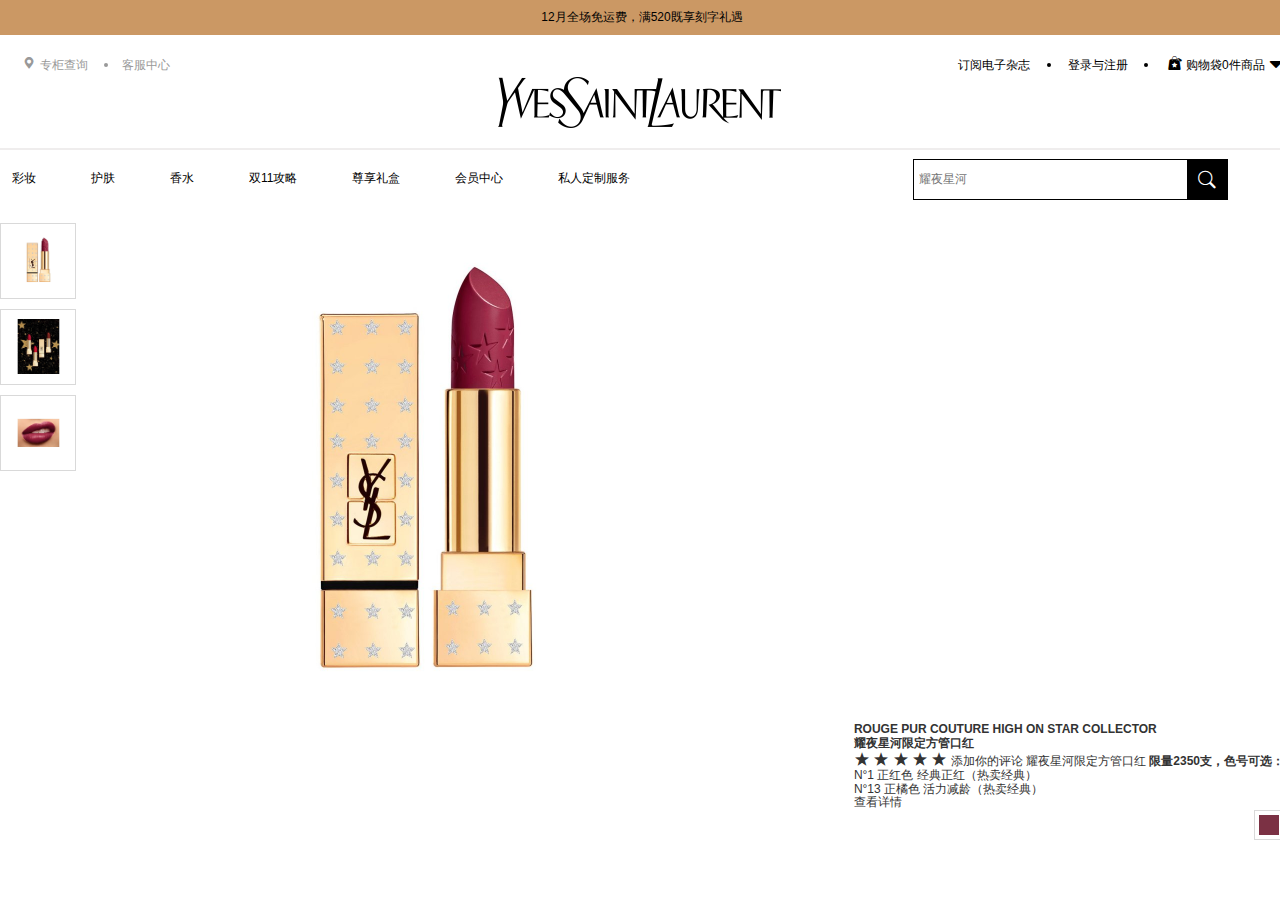
==== cosmetics.html @ 4bd0aef2 "提交" ====
<!DOCTYPE html>
<html lang="en">

<head>
    <meta charset="UTF-8">
    <meta name="viewport" content="width=device-width, initial-scale=1.0">
    <meta http-equiv="X-UA-Compatible" content="ie=edge">
    <title>Document</title>
    <link rel="stylesheet" href="./lib/reset/reset.css">
    <link rel="stylesheet" href="./css/common.css">
    <link rel="stylesheet" href="./css/cosmetics.css">
</head>

<body>
    <!-- 顶部 -->
    <div class="top">
        <div class="container">
            <a href="">12月全场免运费，满520既享刻字礼遇</a>
        </div>
    </div>
    <!-- 顶部导航 -->
    <div class="topnav">
        <div class="container">
            <div class="topnav-left">
                <a href=""><i class="iconfont">&#xe734;</i> 专柜查询</a>
                <a href="" class="dian">客服中心</a>
            </div>
            <img src="./img/logo@2x.png" alt="">
            <div class="topnav-right">
                <a href="">订阅电子杂志</a>
                <a href="" class="dian">登录与注册</a>
                <a href=""><i class="iconfont">&#xe719;</i> 购物袋0件商品 <i class="iconfont">&#xe642;</i></a>
            </div>
            <hr>
        </div>
    </div>
    <!-- 搜索框 -->
    <div class="searchnav">
        <div class="container clearfix">
            <div class="searchnav-tab">
                <a href="" class="cai"><span>彩妆</span>
                </a>
                <div class="mylips">
                    <div class="mylips-text clearfix">
                        <dl>
                            <dt>唇部</dt>
                            <dd>唇膏</dd>
                            <dd>唇釉</dd>
                            <dd>唇油</dd>
                            <dd>唇颊霜</dd>
                        </dl>
                        <dl>
                            <dt>面部</dt>
                            <dd>明彩笔</dd>
                            <dd>妆前隔离</dd>
                            <dd>粉底</dd>
                            <dd>粉饼</dd>
                            <dd>蜜粉</dd>
                            <dd>腮红</dd>
                        </dl>
                        <dl>
                            <dt>眼部</dt>
                            <dd>睫毛膏</dd>
                            <dd>眼线</dd>
                            <dd>眉笔</dd>
                            <dd>眼影</dd>
                        </dl>
                        <dl>
                            <dt>甲油</dt>
                        </dl>
                        <dl>
                            <dt>套装及工具</dt>
                        </dl>
                    </div>
                    <div class="mylips-show">
                        <div class="mylips-show-one">
                            <strong class="new-product">新品</strong>
                            <img src="./img/口红.jpg" alt="">
                            <h4>圣罗兰细管纯口红</h4>
                            <p>不羁16色 顷刻颠倒</p>
                            <a href="">了解详情</a>
                        </div>
                        <div class="mylips-show-two">
                            <strong class="new-product">新品</strong>
                            <img src="./img/气垫展示.jpg" alt="">
                            <h4>圣罗兰[银气垫]</h4>
                            <p>高度遮瑕 整日持妆</p>
                            <a href="">了解详情</a>
                        </div>
                    </div>
                </div>
                <a href="">护肤</a>
                <a href="">香水</a>
                <a href="">双11攻略</a>
                <a href="">尊享礼盒</a>
                <a href="">会员中心</a>
                <a href="">私人定制服务</a>
            </div>
            <div class="searchnav-search">
                <input type="text" placeholder="耀夜星河">
                <div class="searchnav-search-reading">
                    <i class="iconfont">&#xe6dd;</i>
                </div>
            </div>
        </div>
    </div>
    <!-- 商品 -->
    <div class="shop">
        <div class="container">
            <div class="shop-left">
                <div class="shop-left-small">
                    <a href=""><img src="./img/方管口红.jpg" alt=""></a>
                    <a href=""><img src="./img/方管口红星空缩小版.jpg" alt=""></a>
                    <a href=""><img src="./img/嘴缩小版.jpg" alt=""></a>
                </div>

                <img src="./img/方管口红.jpg" alt="">
            </div>
            <div class="shop-right">
                <div class="shop-right-title">
                    <h4>ROUGE PUR COUTURE HIGH ON STAR COLLECTOR</h4>
                    <h2>耀夜星河限定方管口红</h2>
                    <i class="iconfont">&#xe66f;</i>
                    <i class="iconfont">&#xe66f;</i>
                    <i class="iconfont">&#xe66f;</i>
                    <i class="iconfont">&#xe66f;</i>
                    <i class="iconfont">&#xe66f;</i>
                    <a href="">添加你的评论</a>
                    <span>耀夜星河限定方管口红</span>
                    <strong>限量2350支，色号可选：</strong>
                    <p>N°1 正红色 经典正红（热卖经典）</p>
                    <p>N°13 正橘色 活力减龄（热卖经典）</p>
                    <a>查看详情</a>
                </div>
                <!-- 色号 -->
                <div class="shop-right-color">
                    <div class="color-one">
                        <span></span>
                    </div>
                </div>
            </div>
        </div>
    </div>
</body>

</html>
---- css/common.css ----
/* 版心 */
.container{
    position: relative;
    width: 1284px;
    margin: 0 auto;
}
/* 清除浮动 */
.clearfix:before,
.clearfix:after{
    content: "";
    display: table;
}
.clearfix:after{
    clear: both;
}
.container{
    *zoom: 1;
}
/* 导航共同样式 */
/* 顶部 */
.top{
  height: 35px;
  background-color: #cb9864;
}
.top a{
  display: block;
  font-size: 12px;
  color: #000000;
  line-height: 35px;
  text-align: center;
}
/* 顶部导航 */
.topnav{
  height: 118px;
}
.topnav hr{
  width: 1340px;
  border: 1px solid #efeded;
  margin-top: 20px;
}
.topnav-left{
  float: left;
  margin-left: 21px;
  margin-top: 19px;
}
.topnav-left a{
  color: #999999;
}
.topnav-left .dian{
  position: relative;
  margin-left: 30px;
}
.topnav-left .dian:after{
  content: "";
  position: absolute;
  top: 5px;
  left: -18px;
  width: 4px;
  height: 4px;
  background-color: #999999;
  border-radius: 50%;
}
.topnav img{
  width: 283px;
  margin-top: 42px;
  margin-left: 328px;
  margin-right: 145px;
}
.topnav-right{
  float: right;
  margin-top: 19px;
}
.topnav-right a{
  color: #000000;
}
.topnav-right .dian{
  position: relative;
  margin: 0px 35px;
}
.topnav-right .dian:after{
  content: "";
  position: absolute;
  top: 5px;
  left: -21px;
  width: 4px;
  height: 4px;
  background-color: #000000;
  border-radius: 50%;
}
.topnav-right .dian:before{
  content: "";
  position: absolute;
  top: 5px;
  right: -20px;
  width: 4px;
  height: 4px;
  background-color: #000000;
  border-radius: 50%;
}
/* 搜索导航 */
.searchnav{
  position: relative;
  height: 50px;
}
.searchnav-tab{
  float: left;
  text-align: center;
  margin-right: 283px;
}
.searchnav-tab a{
  float: left;
  color: #000000;
  margin-right: 55px;
  line-height: 50px;
  text-align: center;
}
.searchnav a:first-child{
  /* position: relative; */
  margin-left: 12px;
}
.searchnav a:last-child{
  margin-right: 0px;
}
.searchnav-search{
  float: left;
  width: 313px;
  height: 39px;
  border: 1px solid #000000;
  text-align: center;
  margin-top: 6px;
}
.searchnav-search input{
  float: left;
  width: 263px;
  height: 37px;
  padding: 0px 5px;
  border: none;
  color: #000000;
}
.searchnav-search .searchnav-search-reading{
  float: right;
  width: 40px;
  height: 40px;
  background-color: #000000;
}
.searchnav-search i{
  font-size: 20px;
  color: #ffffff;
  line-height: 40px;
}
/* 鼠标移入效果 */
.searchnav .mylips{
  display:none;
  position: absolute;
  bottom: -509px;
  left: -310px;
  width: 1920px;
  height: 507px;
  background-color: #ffffff;
  border-top: 1px solid #000000;
  z-index: 2;
  transition: all 1s;
}
.cai:hover~.mylips{
  display: block;
}
.mylips:hover{
  display: block;
}
.cai:hover{
  color: #d9b58f;
}
.mylips-text{
  height: 243px;
  padding: 42px 0px;
}
.mylips-text dl:first-child{
  margin-left: 332px;
}
.mylips-text dl{
  float: left;
  text-align: left;
  margin-right: 210px;
}
.mylips-text dl dt{
  font-weight: bold;
  color: #000000;
  margin-bottom: 10px;
}
.mylips-text dl dd{
  line-height: 22px;
  color: #000000;
}
.mylips-show{
  height: 180px;
  padding: 30px 0px;
  background-color: #f2f2f2;
  box-sizing: border-box;
}
.mylips-show-one{
  position: relative;
  float: left;
  width: 335px;
  margin-left: 332px;
  margin-right: 295px;
}
.mylips-show-one img,
.mylips-show-two img{
  float: left;
  margin-right: 20px;
}
.mylips-show-one h4,
.mylips-show-two h4{
  float: left;
  margin-top: 27px;
  margin-bottom: 10px;
}
.mylips-show-one p,
.mylips-show-two p{
  float: left;
  margin-bottom: 30px;
}
.mylips-show-one a,
.mylips-show-two a{
  float: left;
  line-height: 12px;
  text-decoration: underline;
}
.mylips-show-two{
  position: relative;
  float: left;
  width: 335px;
}
.new-product{
  position: absolute;
  top: 0;
  left: 0;
  width: 54px;
  height: 29px;
  background-color: #000000;
  color: #ffffff;
  font-size: 12px;
  line-height: 29px;
  text-align: center;
}
/* 底部样式 */
/* 承诺 */
.promise{
  height: 191px;
  background-color: #000000;
  text-align: center;
  overflow: hidden;
}
.promise-one{
  float: left;
  width: 320px;
  height: 110px;
  border-right: 1px solid #575757;
  color: #ffffff;
  margin-top: 40px;
  text-align: center;
  padding-top: 10px;
  box-sizing: border-box;
}
.promise-one i{
  font-size: 36px;
}
.promise-one p{
  margin-top: 16px;
  line-height: 17px;
}
/* 服务 */
.server{
  height: 287px;
  background-color: #ffffff;
  padding-top: 36px;
  box-sizing: border-box;
}
.server-other{
  float: left;
  padding-left: 60px;
}
.server-other dl{
  float: left;
  margin-right: 160px;
}
.server-other dl dt{
  font-size: 14px;
  margin-bottom: 20px;
}
.server-other dl dd{
  font-size: 14px;
  line-height: 31px;
}
.server-other dl dd a{
  color: #999999;
}
.server-art{
  float: left;
  width: 226px;
}
.server-art p{
  font-size: 14px;
  line-height: 20px;
}
.server-art-input{
  width: 226px;
  height: 38px;
  border: 1px solid #dadada;
  box-sizing: border-box;
  margin-top: 8px;
  margin-bottom: 38px;
}
.server-art-input input{
  float: left;
  width: 186px;
  height: 36px;
  border: none;
}
.server-art-input button{
  float: left;
  width: 38px;
  height: 38px;
  background-color: #000000;
  border: none;
  color: #ffffff;
}
.server-art i{
  display: inline-block;
  font-size: 24px;
  color: #000;
  margin-top: 16px;
  margin-right: 20px;
  margin-bottom: 38px;
}
/* 底部logo */
.logo{
  height: 172px;
  padding: 46px 0px;
  box-sizing: border-box;
  text-align: center;
}
.logo img{
  height: 80px;
}
/* 底部 */
.footer{
  height: 145px;
  padding-top: 40px;
  background-color: #f2f2f2;
  text-align: center;
  box-sizing: border-box;
  margin-bottom: 5px;
}
.footer-top{
  height: 20px;
  text-align: center;
  line-height: 20px;
  margin-bottom: 17px;
}
.footer-top img{
  margin-left: 20px;
}
.footer-top a:hover{
  text-decoration: underline;
}
.footer-bottom a{
  margin-right: 40px;
  text-decoration: underline;
}
/* 字体图标 */
@font-face {font-family: "iconfont";
  src: url('../fonts/iconfont.eot?t=1575342287046'); /* IE9 */
  src: url('../fonts/iconfont.eot?t=1575342287046#iefix') format('embedded-opentype'), /* IE6-IE8 */
  url('[data-uri]') format('woff2'),
  url('../fonts/iconfont.woff?t=1575342287046') format('woff'),
  url('../fonts/iconfont.ttf?t=1575342287046') format('truetype'), /* chrome, firefox, opera, Safari, Android, iOS 4.2+ */
  url('../fonts/iconfont.svg?t=1575342287046#iconfont') format('svg'); /* iOS 4.1- */
}

.iconfont {
  font-family: "iconfont" !important;
  font-size: 16px;
  font-style: normal;
  -webkit-font-smoothing: antialiased;
  -moz-osx-font-smoothing: grayscale;
}

.icon-xiasanjiaoxing:before {
  content: "\e642";
}

.icon-yuandian:before {
  content: "\e630";
}

.icon-shouji:before {
  content: "\e615";
}

.icon-xinlang:before {
  content: "\e608";
}

.icon-suo:before {
  content: "\e657";
}

.icon-dizhi:before {
  content: "\e734";
}

.icon-liwu:before {
  content: "\e639";
}

.icon-qicheqianlian-:before {
  content: "\e610";
}

.icon-fangdajing:before {
  content: "\e6dd";
}

.icon-weixin:before {
  content: "\e686";
}

.icon-changyongtubiao-xianxingdaochu-zhuanqu-:before {
  content: "\e74a";
}

.icon-changyongtubiao-xianxingdaochu-zhuanqu-1:before {
  content: "\e74b";
}

.icon-wujiaoxing:before {
  content: "\e66f";
}

.icon-V:before {
  content: "\e719";
}
---- css/cosmetics.css ----
.shop{
    height: 600px;
    background-color: #ffffff;
    padding-bottom: 50px;
    box-sizing: border-box;
    margin-top: 20px;
}
.shop-left-small{
    float: left;
}
.shop-left-small a{
    display: block;
    width: 74px;
    height: 74px;
    border: 1px solid #d9d9d9;
    margin-bottom: 10px;
}
.shop-left-small img{
    display: block;
    width: 55px;
    margin:  12% auto;
    /* height:37px */
}
.shop-left>img{
    height: 500px;
    margin-left: 100px;
}
/* 色号 */
.shop-right{
    float: right;
}
.shop-right-color{
    float: right;
}
.color-one{
    width: 30px;
    height: 30px;
    border: 1px solid #d9d9d9;
    padding: 4px;
    box-sizing: border-box;
}
.color-one span{
    width: 20px;
    height: 20px;
    display: block;
    background-color: #7b3144;
}
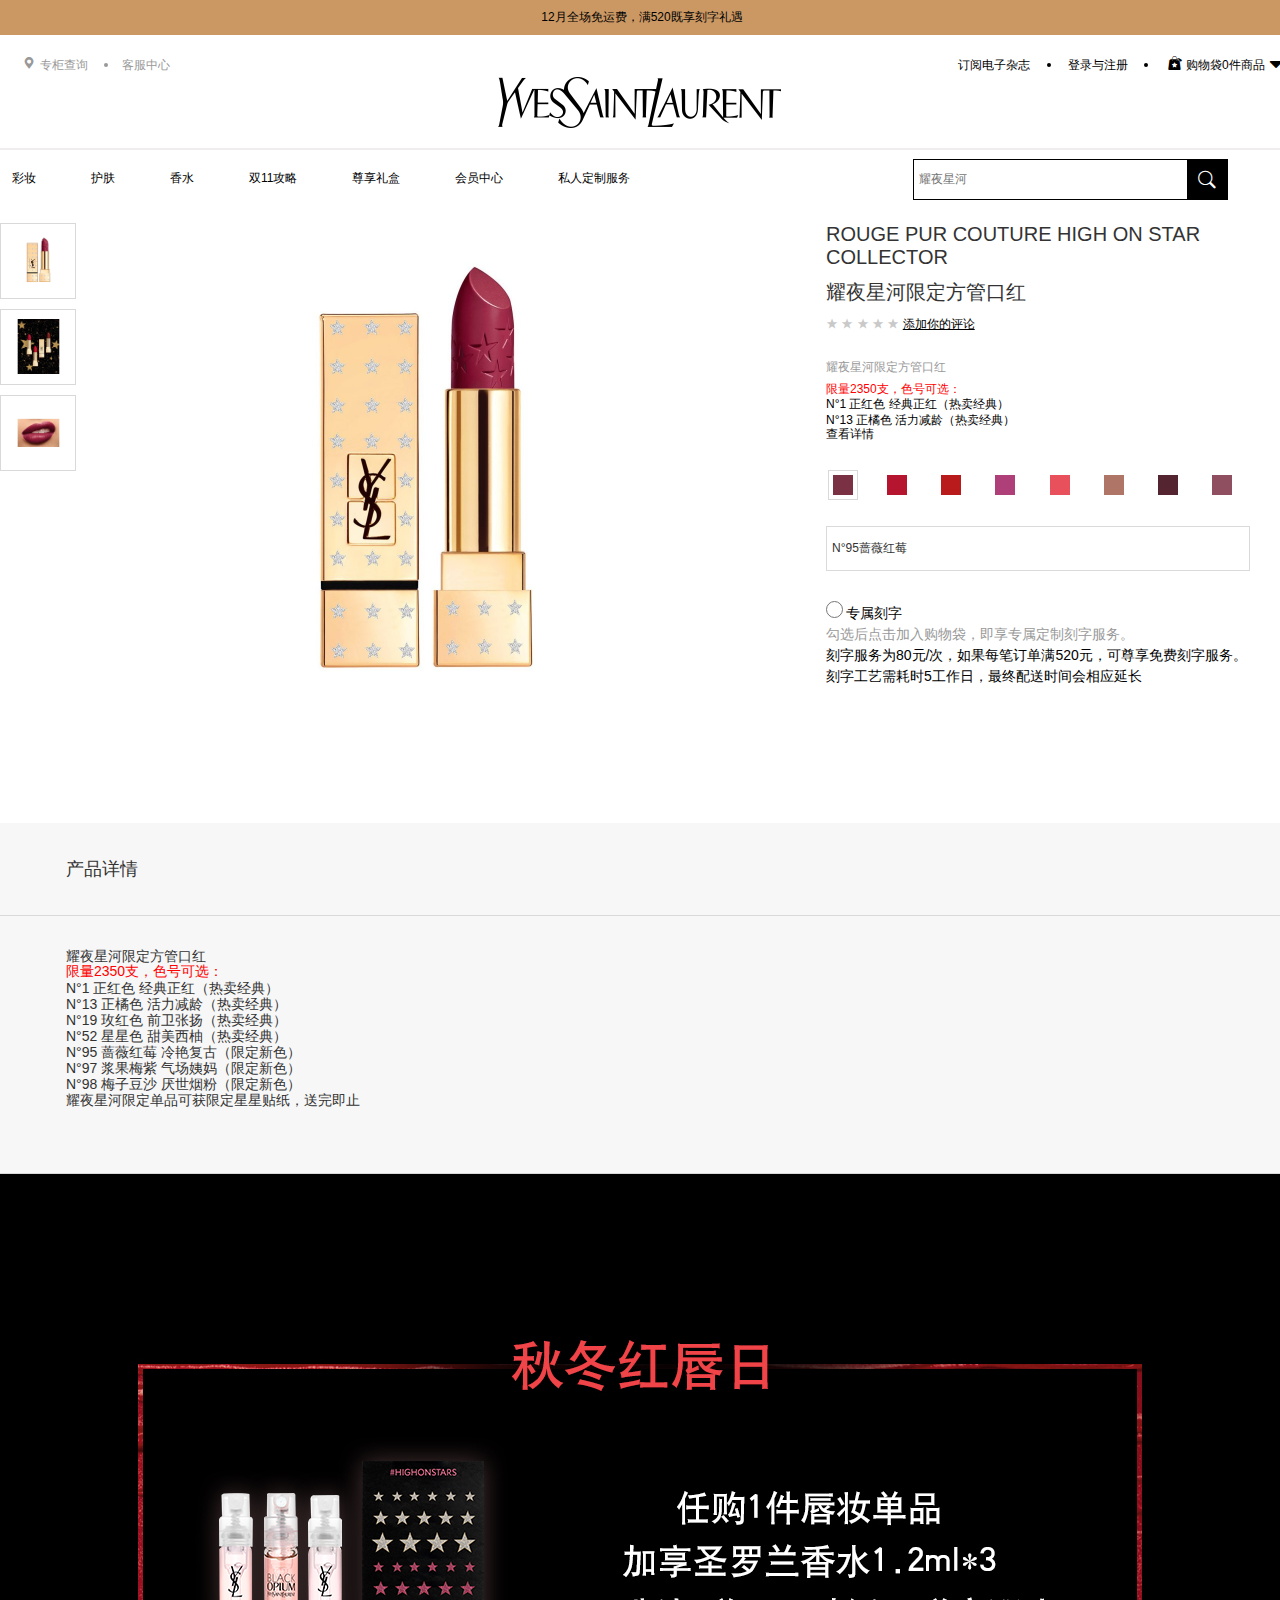
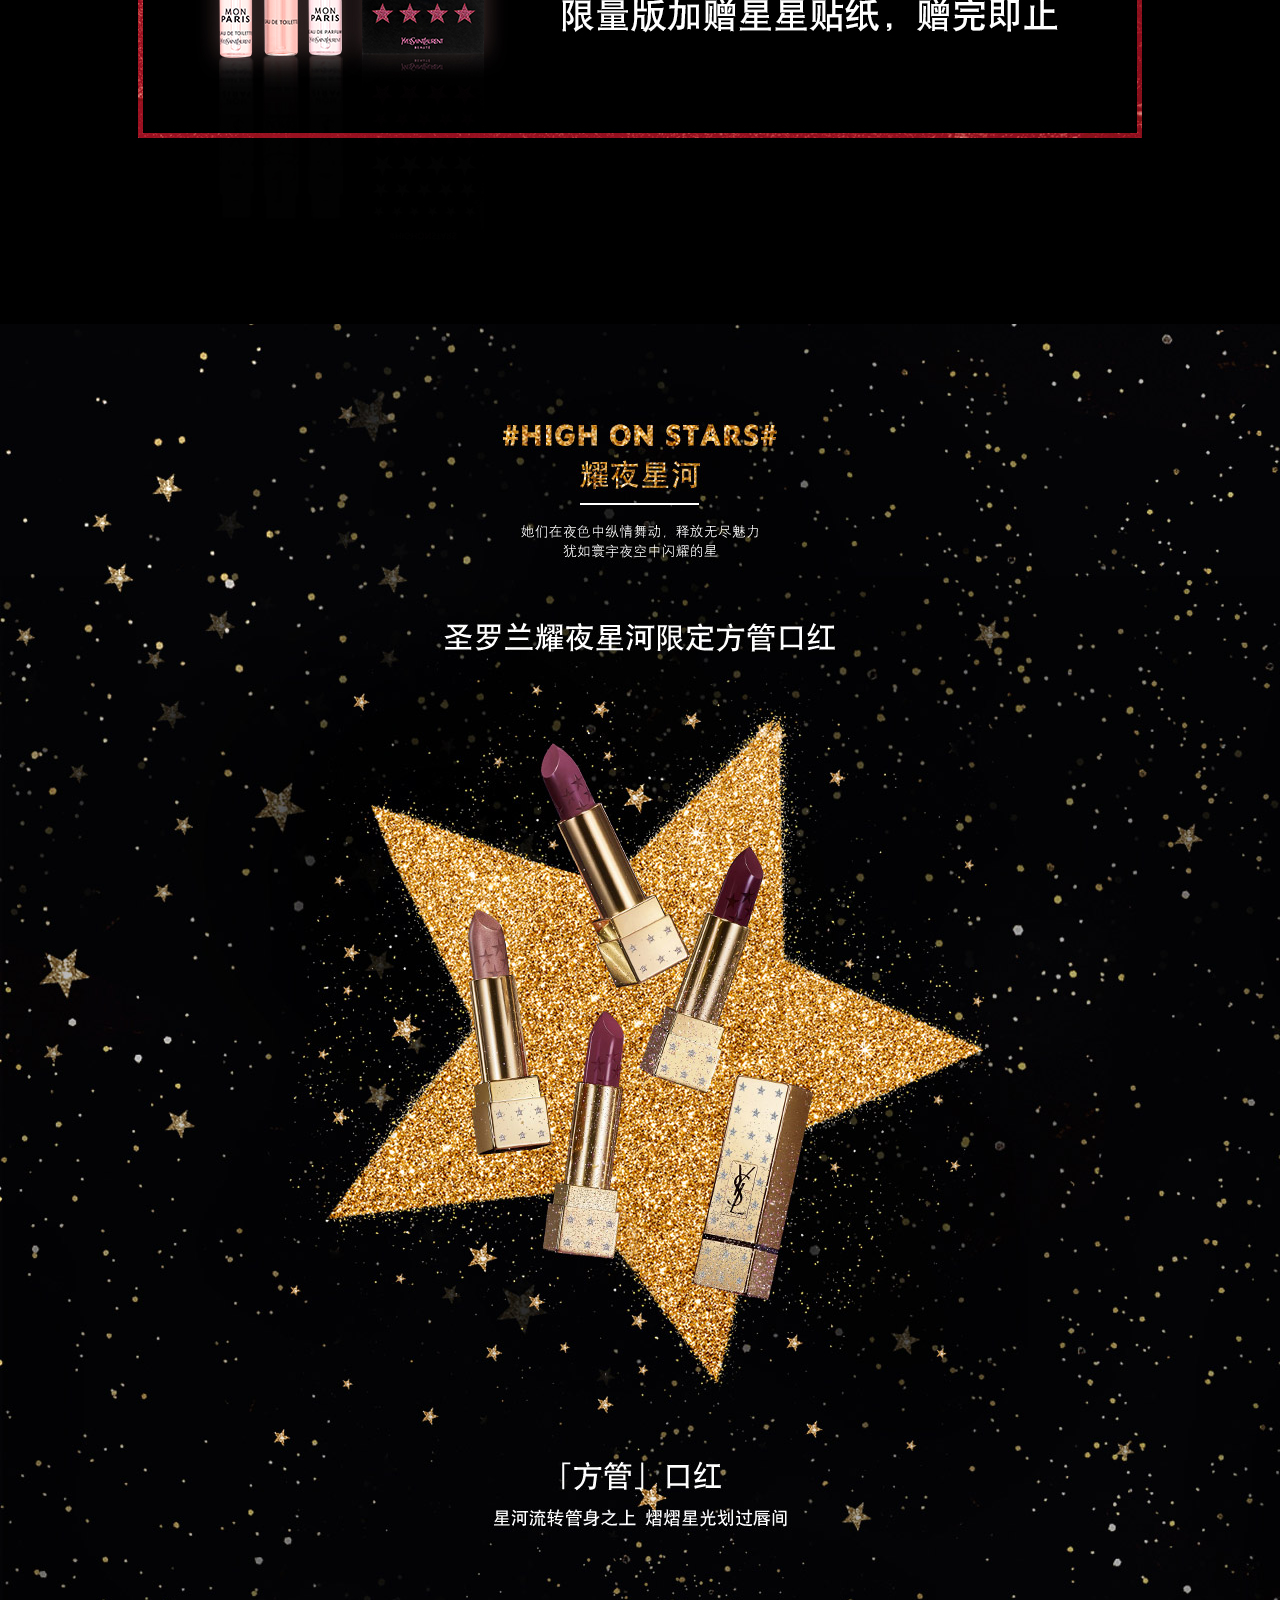
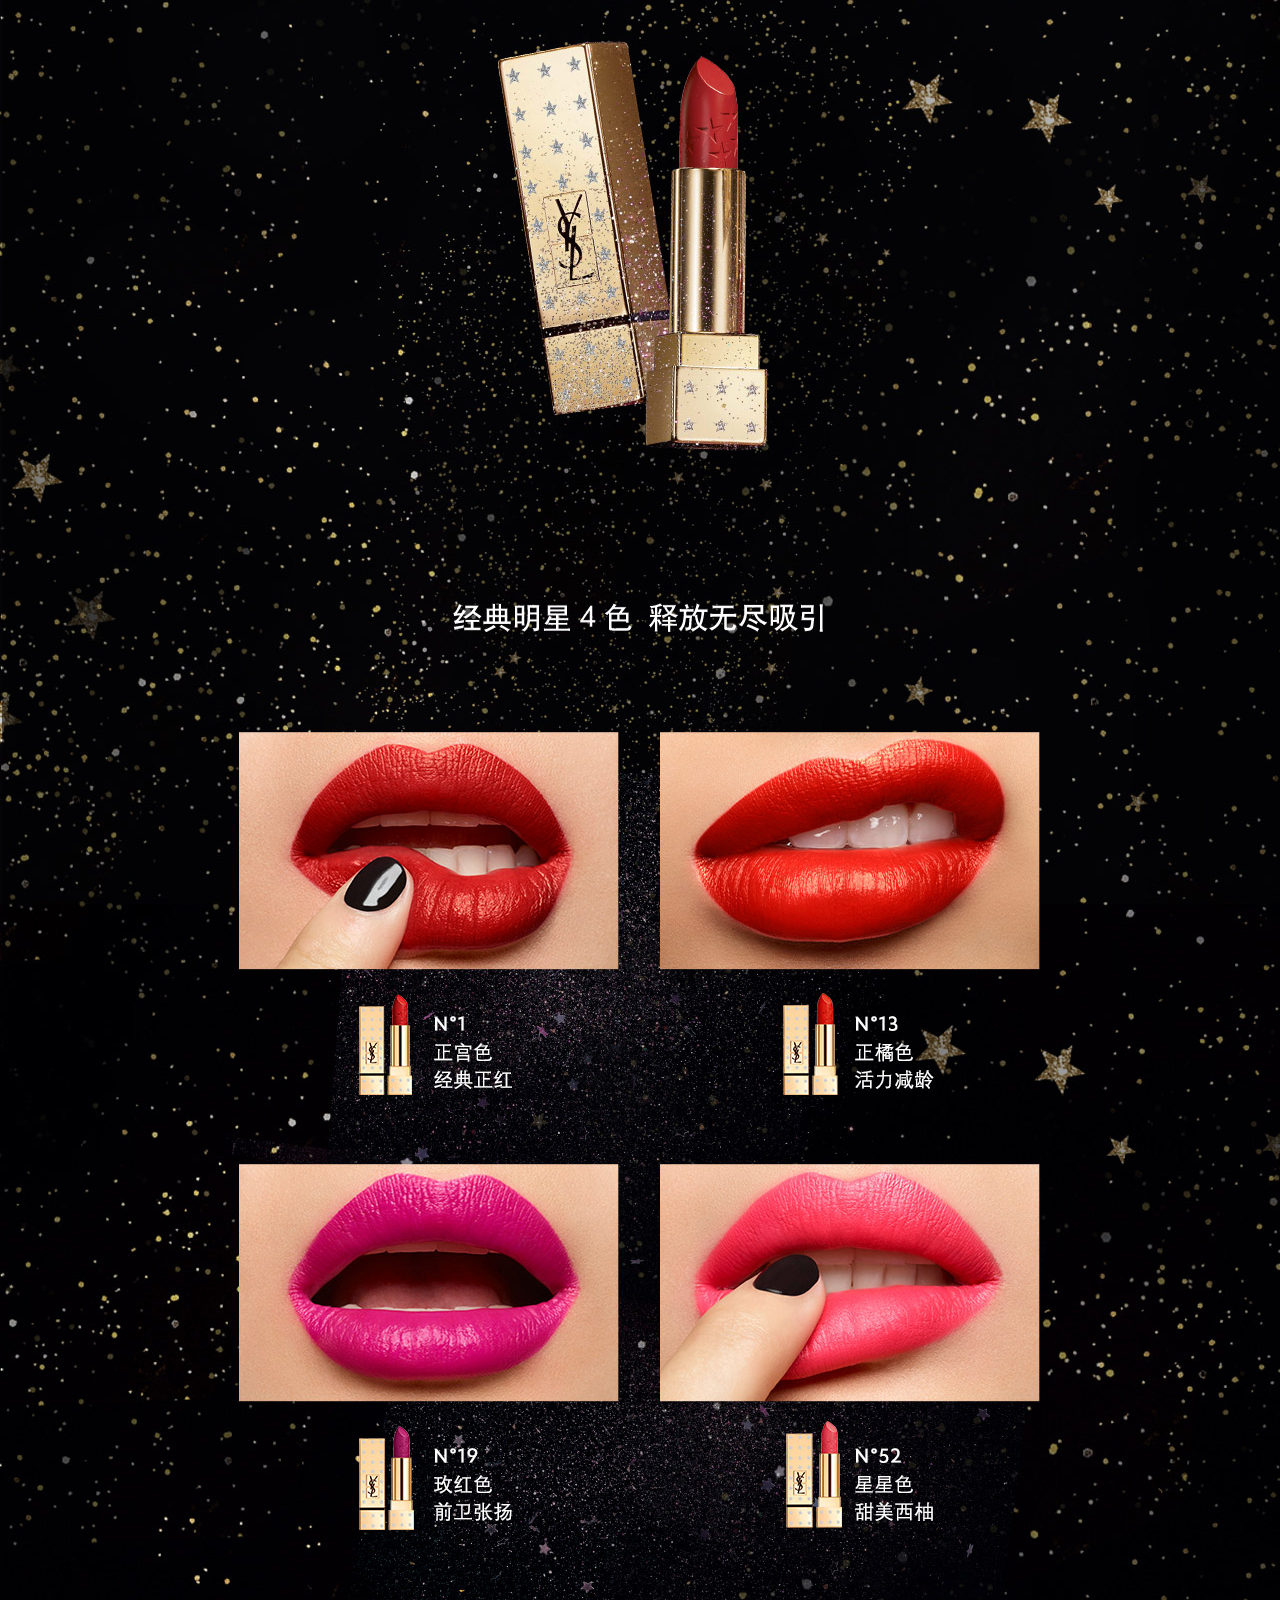
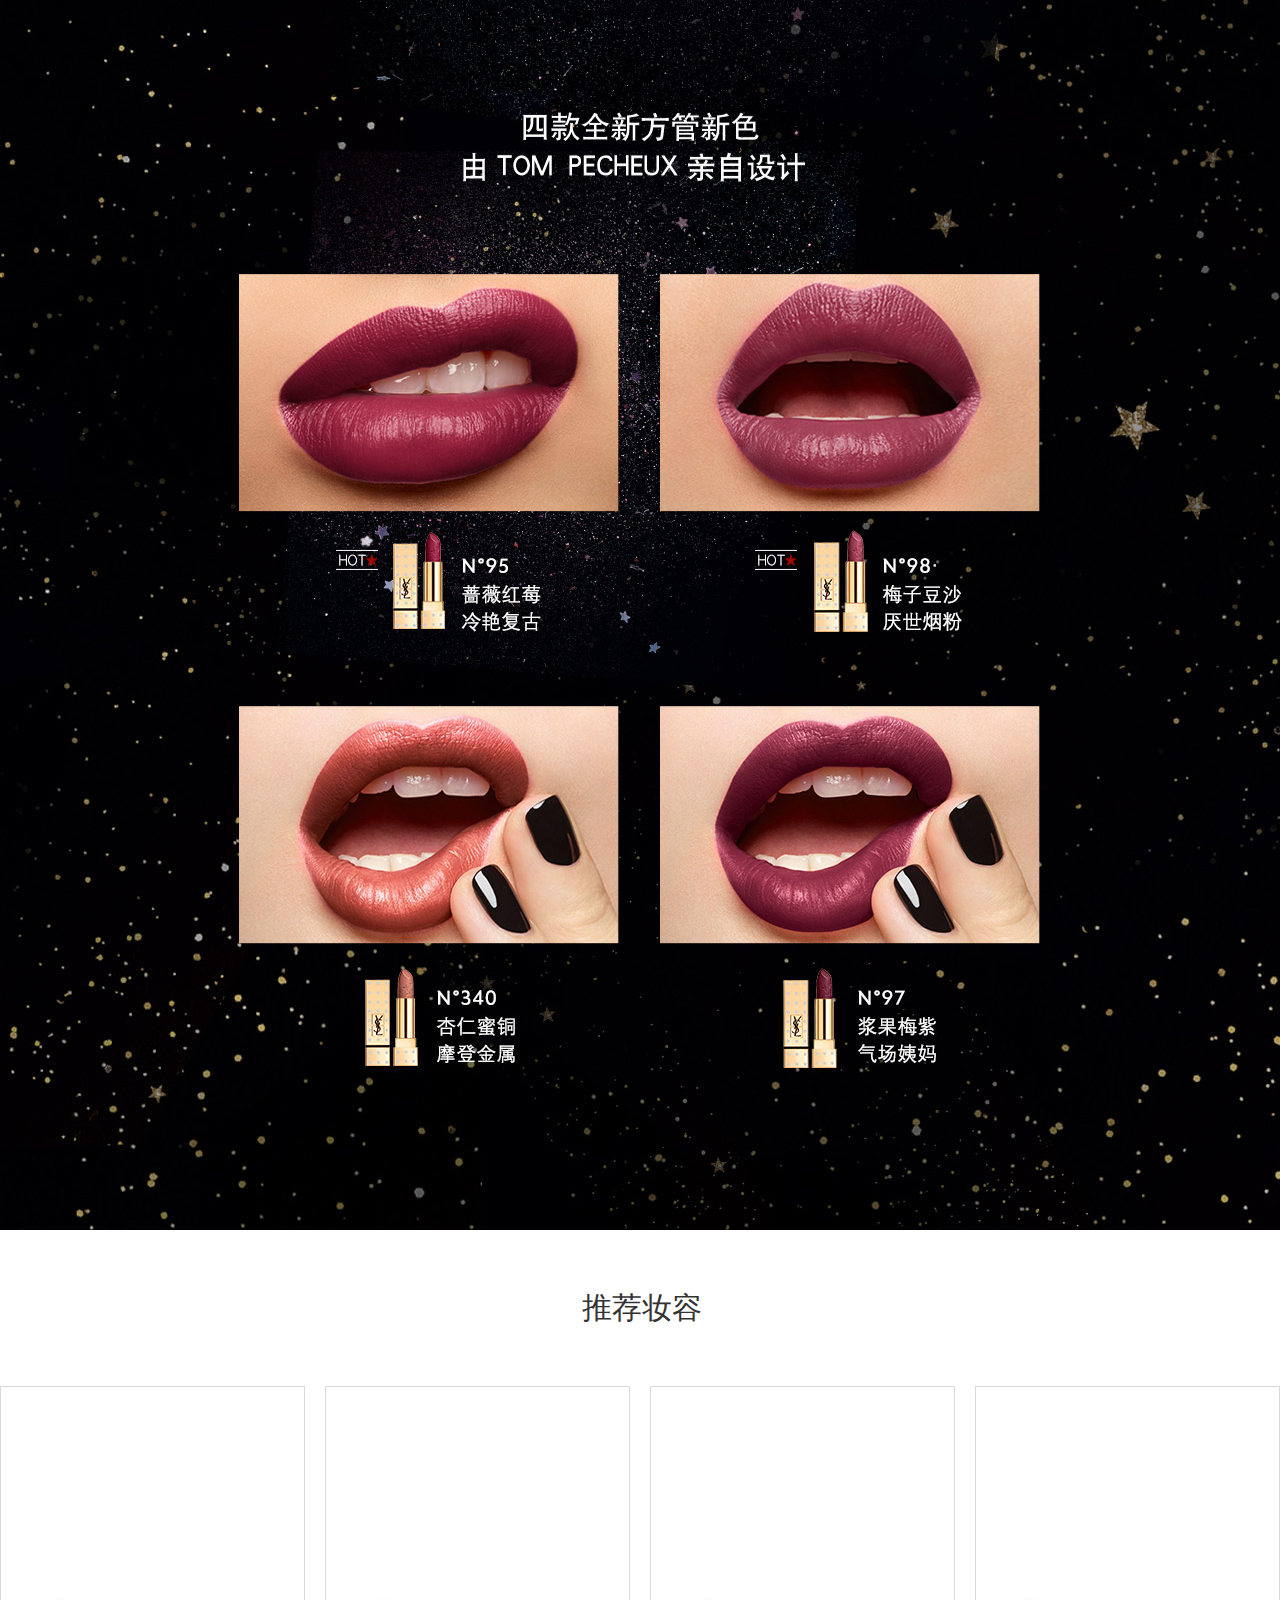
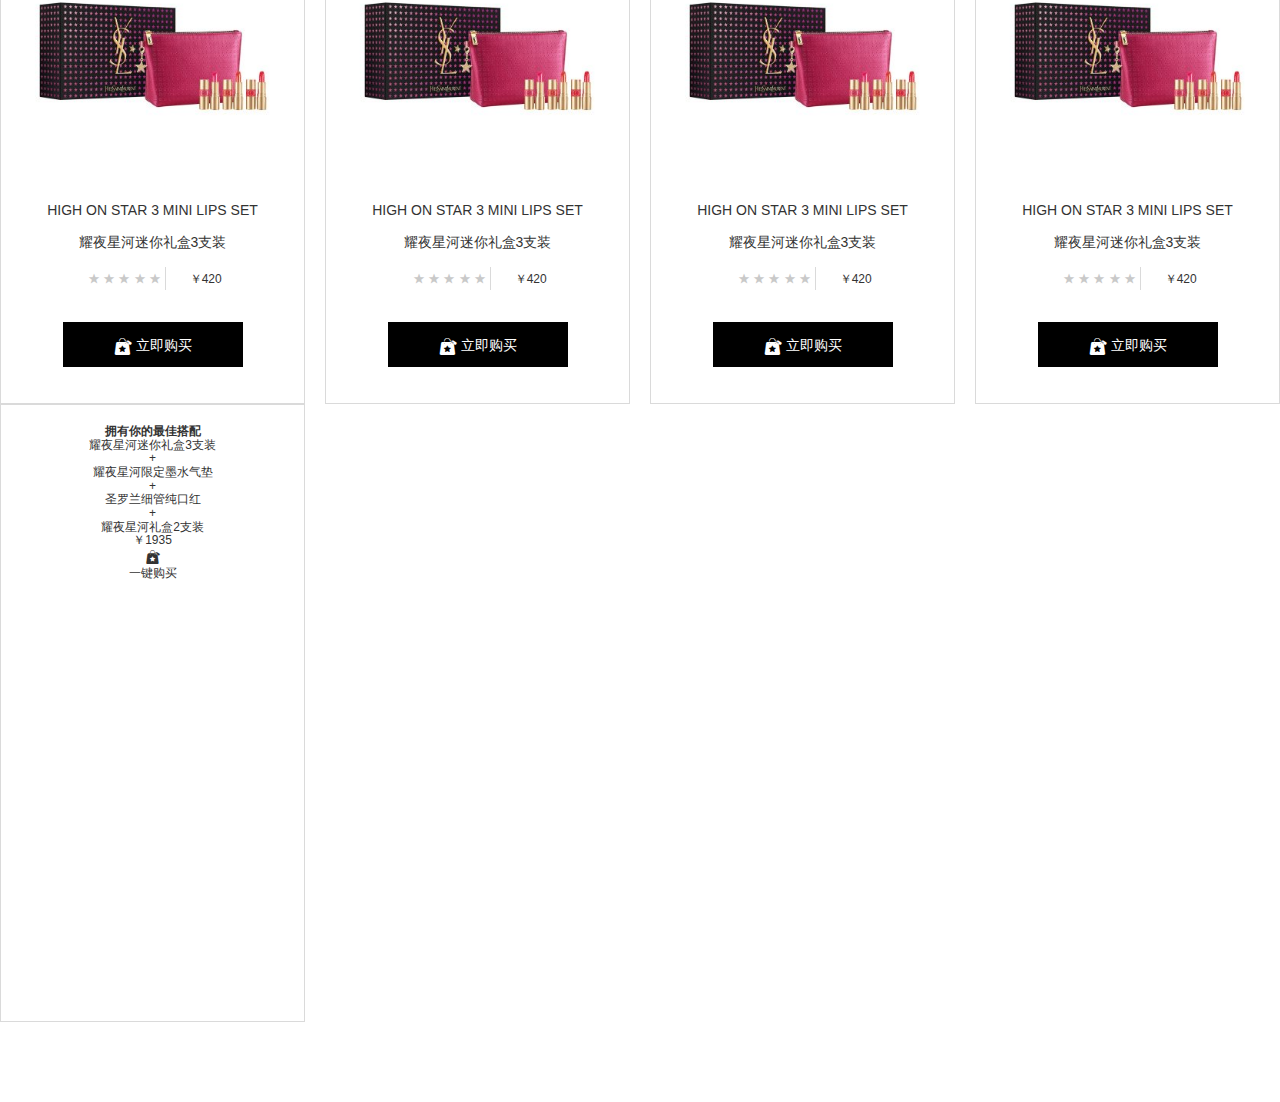
==== commit f15f46e3: "提交作业" ====
--- a/cosmetics.html
+++ b/cosmetics.html
@@ -134,8 +134,148 @@
                 </div>
                 <!-- 色号 -->
                 <div class="shop-right-color">
-                    <div class="color-one">
-                        <span></span>
+                    <img src="./img/姚晔星河限定方管口红子页面色号.png" alt="">
+                    <input type="text" value="N°95蔷薇红莓">
+                    <input type="radio" name="" class="single">
+                    <p>专属刻字 </p>
+                    <i>勾选后点击加入购物袋，即享专属定制刻字服务。</i>
+                    <p>刻字服务为80元/次，如果每笔订单满520元，可尊享免费刻字服务。刻字工艺需耗时5工作日，最终配送时间会相应延长</p>
+                </div>
+            </div>
+        </div>
+    </div>
+    <!-- 产品详情 -->
+    <div class="details">
+        <div class="container">
+            <div class="details-title">
+                <h3>产品详情</h3>
+            </div>
+            <div class="details-content">
+                <p>耀夜星河限定方管口红</p>
+                <strong>限量2350支，色号可选：</strong>
+                <p>N°1 正红色 经典正红（热卖经典）</p>
+                <p>N°13 正橘色 活力减龄（热卖经典）</p>
+                <p>N°19 玫红色 前卫张扬（热卖经典）</p>
+                <p>N°52 星星色 甜美西柚（热卖经典）</p>
+                <p>N°95 蔷薇红莓 冷艳复古（限定新色）</p>
+                <p>N°97 浆果梅紫 气场姨妈（限定新色）</p>
+                <p>N°98 梅子豆沙 厌世烟粉（限定新色）</p>
+                <p>耀夜星河限定单品可获限定星星贴纸，送完即止</p>
+            </div>
+
+        </div>
+    </div>
+    <!-- 产品广告 -->
+    <div class="ad">
+        <div class="container">
+            <img src="./img/秋冬红唇日.jpg" alt="">
+            <img src="./img/耀夜星河子页面.jpg" alt="">
+            <img src="./img/方管口红耀夜星河子页面.jpg" alt="">
+            <img src="./img/试色子页面.jpg" alt="">
+            <img src="./img/试色2子页面.jpg" alt="">
+        </div>
+    </div>
+    <!-- 妆容推荐 -->
+    <div class="rec">
+        <div class="container">
+            <div class="rec-title">
+                <h2>推荐妆容</h2>
+            </div>
+            <div class="rec-content">
+                <div class="rec-content-one">
+                    <img src="./img/耀夜星河迷你礼盒3支装子页面.jpg" alt="">
+                    <div class="appear">
+                        <a class="pur">
+                            <i class="iconfont">&#xe719;</i>
+                            <p>立即购买</p>
+                        </a>
+                        <a class="text">查看详情</a>
+                    </div>
+                    <a href="">HIGH ON STAR 3 MINI LIPS SET</a>
+                    <a href="">耀夜星河迷你礼盒3支装</a>
+                    <div class="five-star">
+                        <i class="iconfont">&#xe66f;</i>
+                        <i class="iconfont">&#xe66f;</i>
+                        <i class="iconfont">&#xe66f;</i>
+                        <i class="iconfont">&#xe66f;</i>
+                        <i class="iconfont">&#xe66f;</i>
+                    </div>
+                    <span>￥420</span>
+                    <div class="purchase">
+                        <i class="iconfont">&#xe719;</i>
+                        <p>立即购买</p>
+                    </div>
+                </div>
+                <div class="rec-content-one">
+                    <img src="./img/耀夜星河迷你礼盒3支装子页面.jpg" alt="">
+                    <a href="">HIGH ON STAR 3 MINI LIPS SET</a>
+                    <a href="">耀夜星河迷你礼盒3支装</a>
+                    <div class="five-star">
+                        <i class="iconfont">&#xe66f;</i>
+                        <i class="iconfont">&#xe66f;</i>
+                        <i class="iconfont">&#xe66f;</i>
+                        <i class="iconfont">&#xe66f;</i>
+                        <i class="iconfont">&#xe66f;</i>
+                    </div>
+                    <span>￥420</span>
+                    <div class="purchase">
+                        <i class="iconfont">&#xe719;</i>
+                        <p>立即购买</p>
+                    </div>
+                </div>
+                <div class="rec-content-one">
+                    <img src="./img/耀夜星河迷你礼盒3支装子页面.jpg" alt="">
+                    <a href="">HIGH ON STAR 3 MINI LIPS SET</a>
+                    <a href="">耀夜星河迷你礼盒3支装</a>
+                    <div class="five-star">
+                        <i class="iconfont">&#xe66f;</i>
+                        <i class="iconfont">&#xe66f;</i>
+                        <i class="iconfont">&#xe66f;</i>
+                        <i class="iconfont">&#xe66f;</i>
+                        <i class="iconfont">&#xe66f;</i>
+                    </div>
+                    <span>￥420</span>
+                    <div class="purchase">
+                        <i class="iconfont">&#xe719;</i>
+                        <p>立即购买</p>
+                    </div>
+                </div>
+                <div class="rec-content-one">
+                    <img src="./img/耀夜星河迷你礼盒3支装子页面.jpg" alt="">
+                    <a href="">HIGH ON STAR 3 MINI LIPS SET</a>
+                    <a href="">耀夜星河迷你礼盒3支装</a>
+                    <div class="five-star">
+                        <i class="iconfont">&#xe66f;</i>
+                        <i class="iconfont">&#xe66f;</i>
+                        <i class="iconfont">&#xe66f;</i>
+                        <i class="iconfont">&#xe66f;</i>
+                        <i class="iconfont">&#xe66f;</i>
+                    </div>
+                    <span>￥420</span>
+                    <div class="purchase">
+                        <i class="iconfont">&#xe719;</i>
+                        <p>立即购买</p>
+                    </div>
+                </div>
+                <div class="rec-content-two">
+                    <h2>拥有你的最佳搭配</h2>
+                    <p class="rec-content-two-text">耀夜星河迷你礼盒3支装</p>
+                    <p class="rec-content-two-plus">
+                        <span>+</span>
+                    </p>
+                    <p class="rec-content-two-text">耀夜星河限定墨水气垫</p>
+                    <p class="rec-content-two-plus">
+                        <span>+</span>
+                    </p>
+                    <p class="rec-content-two-text">圣罗兰细管纯口红</p>
+                    <p class="rec-content-two-plus">
+                        <span>+</span>
+                    </p>
+                    <p class="rec-content-two-text">耀夜星河礼盒2支装</p>
+                    <div class="purchase">
+                        <p>￥1935</p>
+                        <i class="iconfont">&#xe719;</i>
+                        <p>一键购买</p>
                     </div>
                 </div>
             </div>
--- a/css/cosmetics.css
+++ b/css/cosmetics.css
@@ -5,6 +5,13 @@
     box-sizing: border-box;
     margin-top: 20px;
 }
+.shop-left{
+    float: left;
+}
+.shop-right{
+    float: left;
+    width: 425px;
+}
 .shop-left-small{
     float: left;
 }
@@ -22,26 +29,247 @@
     /* height:37px */
 }
 .shop-left>img{
+    float: left;
     height: 500px;
     margin-left: 100px;
-}
-/* 色号 */
-.shop-right{
-    float: right;
-}
-.shop-right-color{
-    float: right;
-}
-.color-one{
-    width: 30px;
-    height: 30px;
-    border: 1px solid #d9d9d9;
-    padding: 4px;
-    box-sizing: border-box;
-}
-.color-one span{
-    width: 20px;
-    height: 20px;
-    display: block;
-    background-color: #7b3144;
-}+    margin-right: 150px;
+}
+.shop-right-title h4{
+    font-size: 20px;
+    font-weight: lighter;
+    margin-bottom: 12px;
+}
+.shop-right-title h2{
+    font-size: 20px;
+    font-weight: normal;
+    margin-bottom: 14px;
+}
+.shop-right-title i{
+    display: inline-block;
+    font-size: 12px;
+    color: #c9c9c9;
+    margin-bottom: 30px;
+}
+.shop-right-title a {
+    font-size: 12px;
+    color: #000000;
+    text-decoration: underline;
+}
+.shop-right-title span{
+    display: block;
+    color: #999999;
+    margin-bottom: 8px;
+}
+.shop-right-title strong{
+    font-size: 12px;
+    color: #ff0000;
+    font-weight: normal;
+    margin-bottom: 8px;
+}
+.shop-right-title p{
+    font-size: 12px;
+    color: #000000;
+    line-height: 16px;
+}
+.shop-right-title  a:last-child{
+    display: block;
+    text-decoration: none;
+    margin-bottom: 26px;
+}
+.shop-right-color input{
+    display: block;
+    width: 424px;
+    height: 45px;
+    border: 1px solid #dadada;
+    padding: 5px;
+    box-sizing: border-box;
+    margin-top: 24px;
+    margin-bottom: 30px;
+}
+.shop-right-color .single{
+    display: inline-block;
+    width: 17px;
+    height: 17px;
+    box-sizing: border-box;
+    border: 1px solid #000000;
+    border-radius: 0%;
+    margin: 0px;
+}
+.shop-right-color p{
+    display: inline-block;
+    font-size: 14px;
+    color: #000000;
+    line-height: 21px;
+}
+.shop-right-color i{
+    display: block;
+    font-size: 14px;
+    color: #999999;
+    line-height: 21px;
+}
+/* 产品详情 */
+.details{
+    height: 350px;
+    border-bottom: 1px solid #d9d9d9;
+    background-color: #f7f7f7;
+}
+.details-title{
+    height: 92px;
+    border-bottom: 1px solid #d9d9d9;
+    padding-left: 66px;
+}
+.details-title h3{
+    font-size: 18px;
+    font-weight: normal;
+    line-height: 92px;
+}
+.details-content{
+    height: 257px;
+    padding-top: 32px;
+    padding-left: 66px;
+    box-sizing: border-box;
+}
+.details-content p{
+    font-size: 14px;
+    line-height: 16px;
+}
+.details-content strong{
+    font-size: 14px;
+    color: #ff0000;
+    font-weight: normal;
+}
+.ad{
+    height: 4856px;
+}
+.rec{
+    height: 1472px;
+}
+.rec-title{
+    height: 156px;
+}
+.rec-title h2{
+    display: block;
+    font-size: 30px;
+    line-height: 156px;
+    font-weight: normal;
+    text-align: center;
+}
+.rec-content{
+    height: 1316px;
+}
+.rec-content-one,
+.rec-content-two{
+    float: left;
+    width: 305px;
+    height: 618px;
+    padding: 20px;
+    border: 1px solid #dadada;
+    box-sizing: border-box;
+    text-align: center;
+    margin-right: 20px;
+}
+.rec-content-one{
+    position: relative;
+}
+.rec-content-one img{
+    width: 260px;
+    margin-bottom: 50px;
+}
+.rec-content-one a{
+    display: block;
+    font-size: 14px;
+    margin-bottom: 16px;
+}
+.rec-content-one a:hover{
+    text-decoration: underline;
+}
+.five-star{
+    display: inline-block;
+    width: 82px;
+    height: 23px;
+    border-right: 1px solid #dadada;
+    margin-right: 20px;
+    margin-bottom: 32px;
+}
+.rec-content-one .five-star i{
+    font-size: 12px;
+    color: #c9c9c9;
+    line-height: 23px;
+}
+.rec-content-one .purchase{
+    display: inline-block;
+    width: 180px;
+    height: 45px;
+    color: #ffffff;
+    background-color: #000000;
+    border: 1px solid #000000;
+    box-sizing: border-box;
+}
+.rec-content-one .purchase i{
+    font-size: 20px;
+    line-height: 45px;
+    vertical-align: middle;
+}
+.rec-content-one .purchase p{
+    font-size: 14px;
+    display: inline-block;
+    line-height: 45px;
+}
+.rec-content-one .purchase:hover{
+    color: #000000;
+    background-color: #ffffff;
+    transition: all 1s;
+}
+.rec-content-one:nth-child(4n){
+    margin-right: 0px;
+}
+/* 鼠标移入效果 */
+.rec-content-one .appear{
+    display: none;
+    position: absolute;
+    top: 0;
+    left: 0;
+    width: 260px;
+    height: 346px;
+    padding-bottom: 90px;
+    box-sizing: border-box;
+    text-align: center;
+    background-color: rgba(255, 255, 255, 0.2);
+}
+.rec-content-one img:hover+ .appear{
+    display: block;
+}
+
+.rec-content-one .appear:hover{
+    display: block;
+}
+
+
+.appear .pur,
+.appear .text{
+    display: inline-block;
+    width: 180px;
+    height: 45px;
+    color: #ffffff;
+    background-color: #000000;
+    border: 1px solid #000000;
+    box-sizing: border-box;
+    line-height: 45px;
+}
+.appear .pur{
+    margin-bottom: 20px;
+}
+.appear .pur i{
+    font-size: 20px;
+    line-height: 45px;
+    vertical-align: middle;
+}
+.appear .pur p,
+.appear .text p{
+    font-size: 14px;
+    display: inline-block;
+    line-height: 45px;
+}
+.appear .text p a{
+    color: #ffffff;
+}
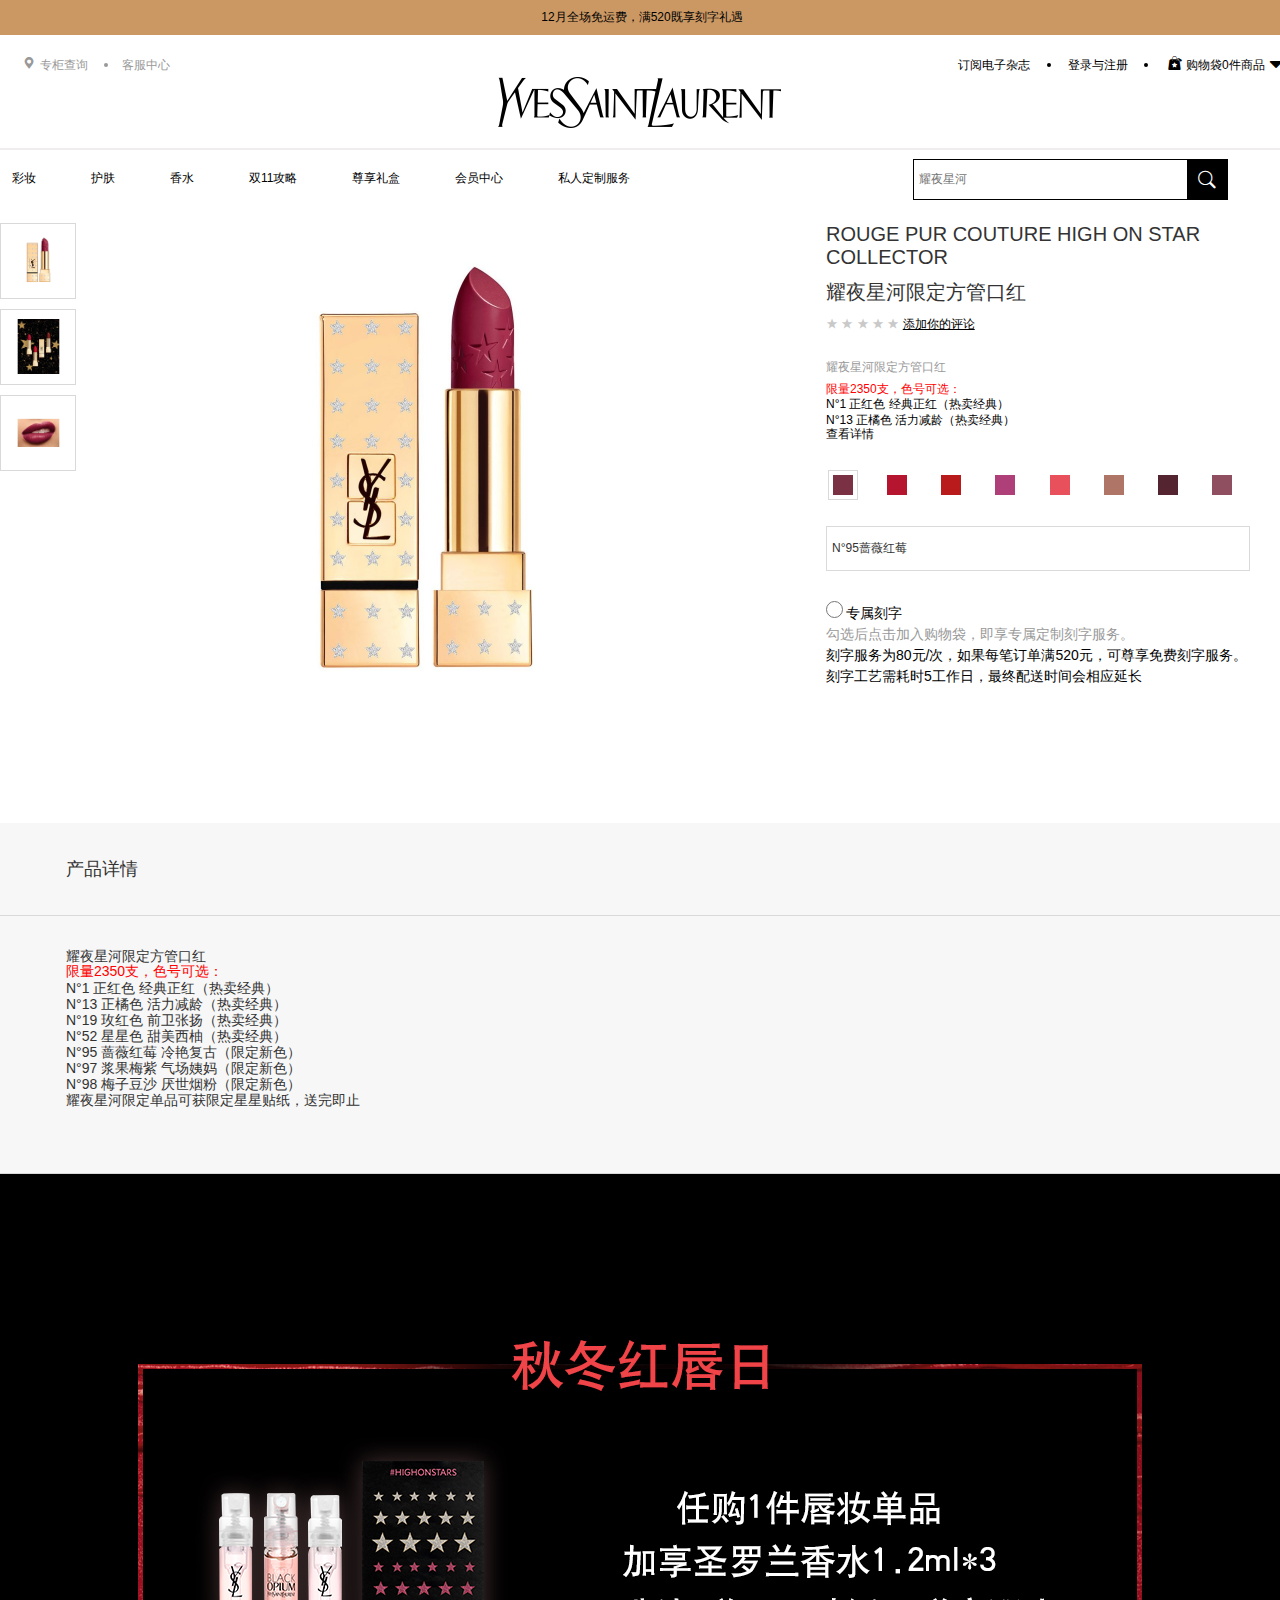
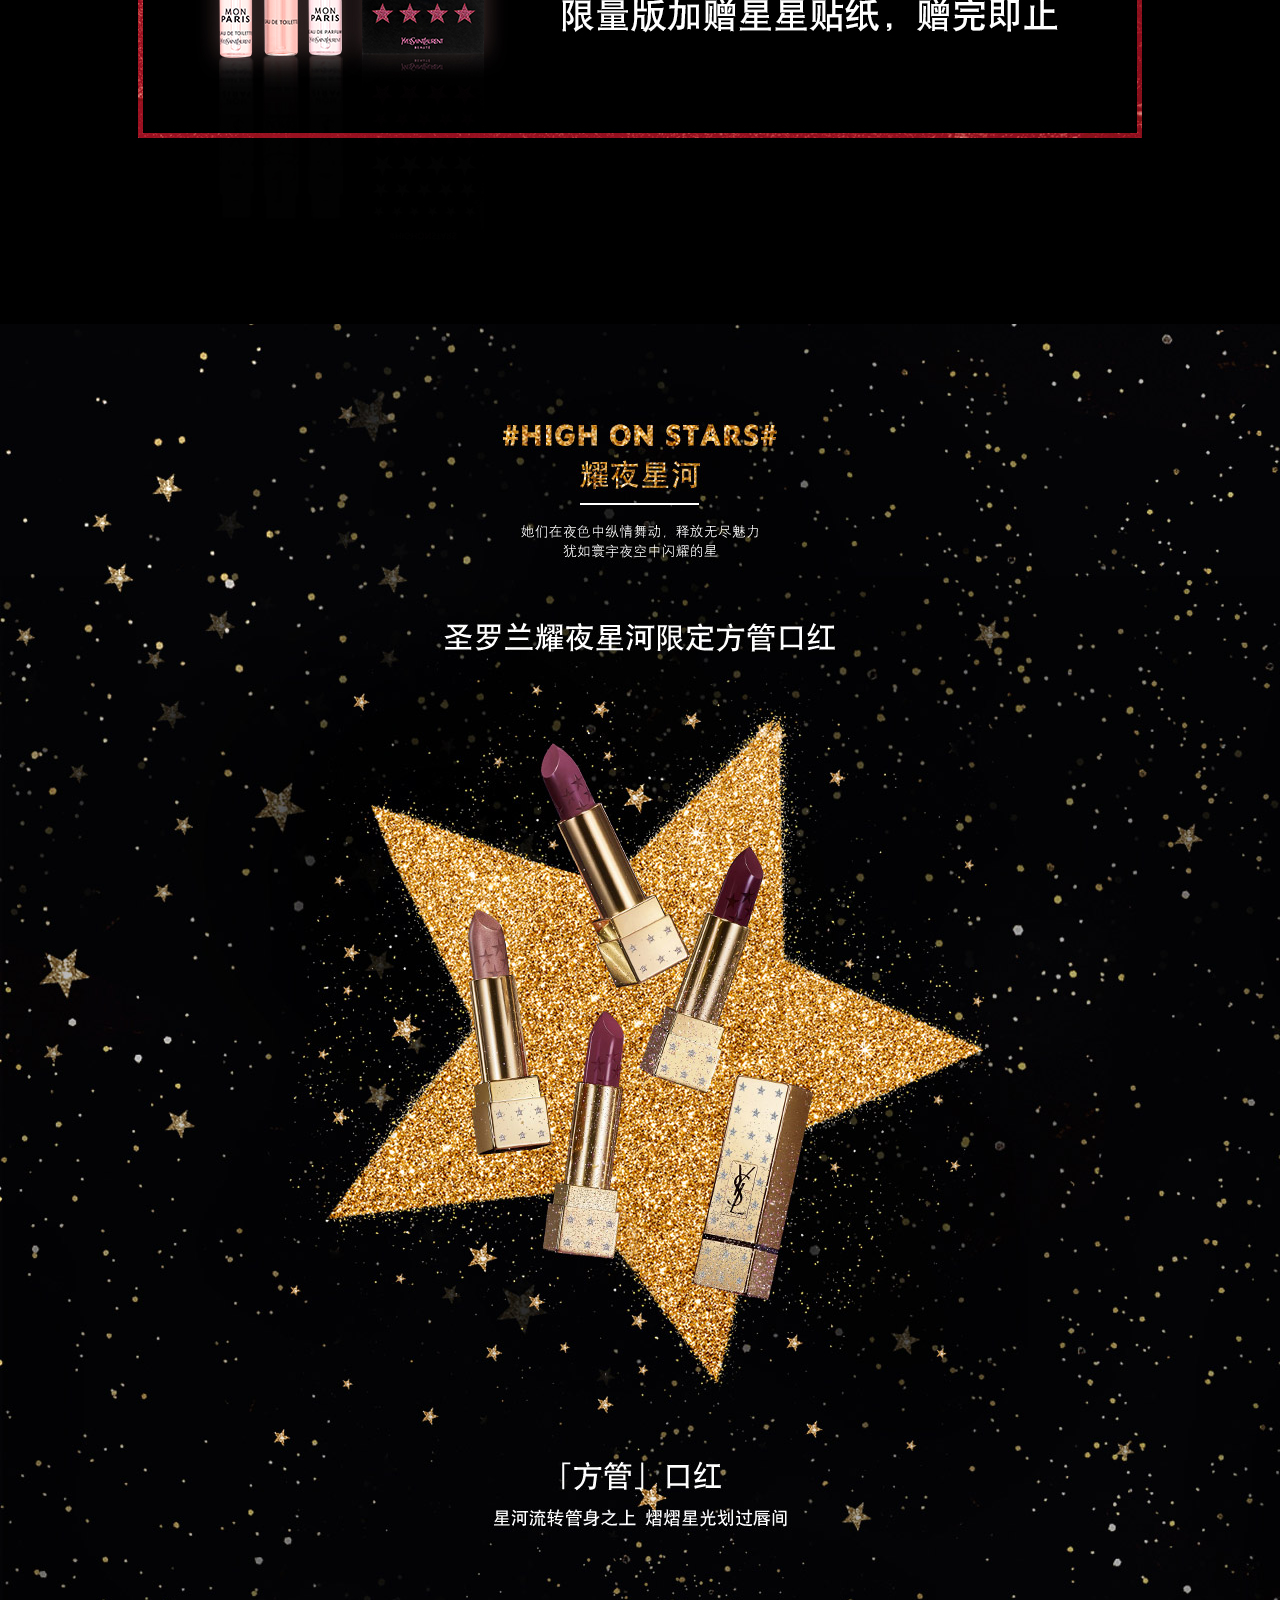
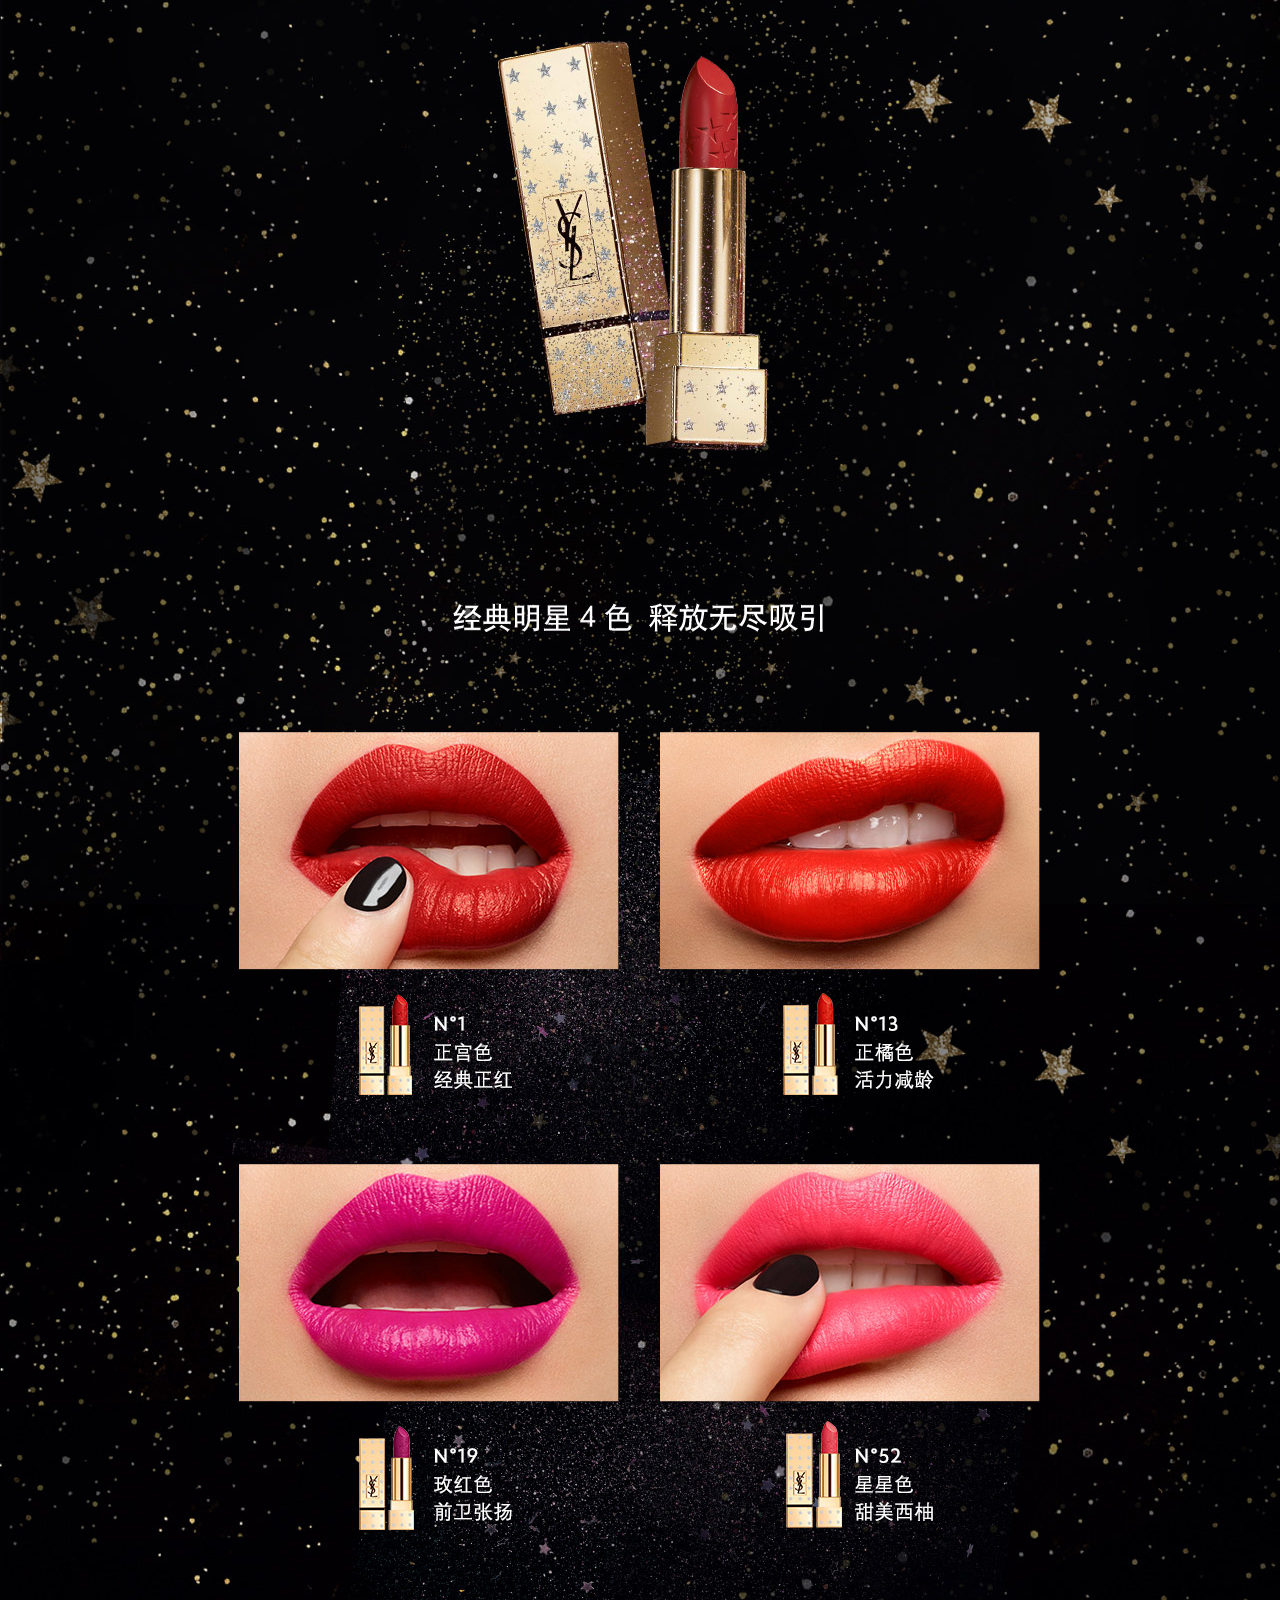
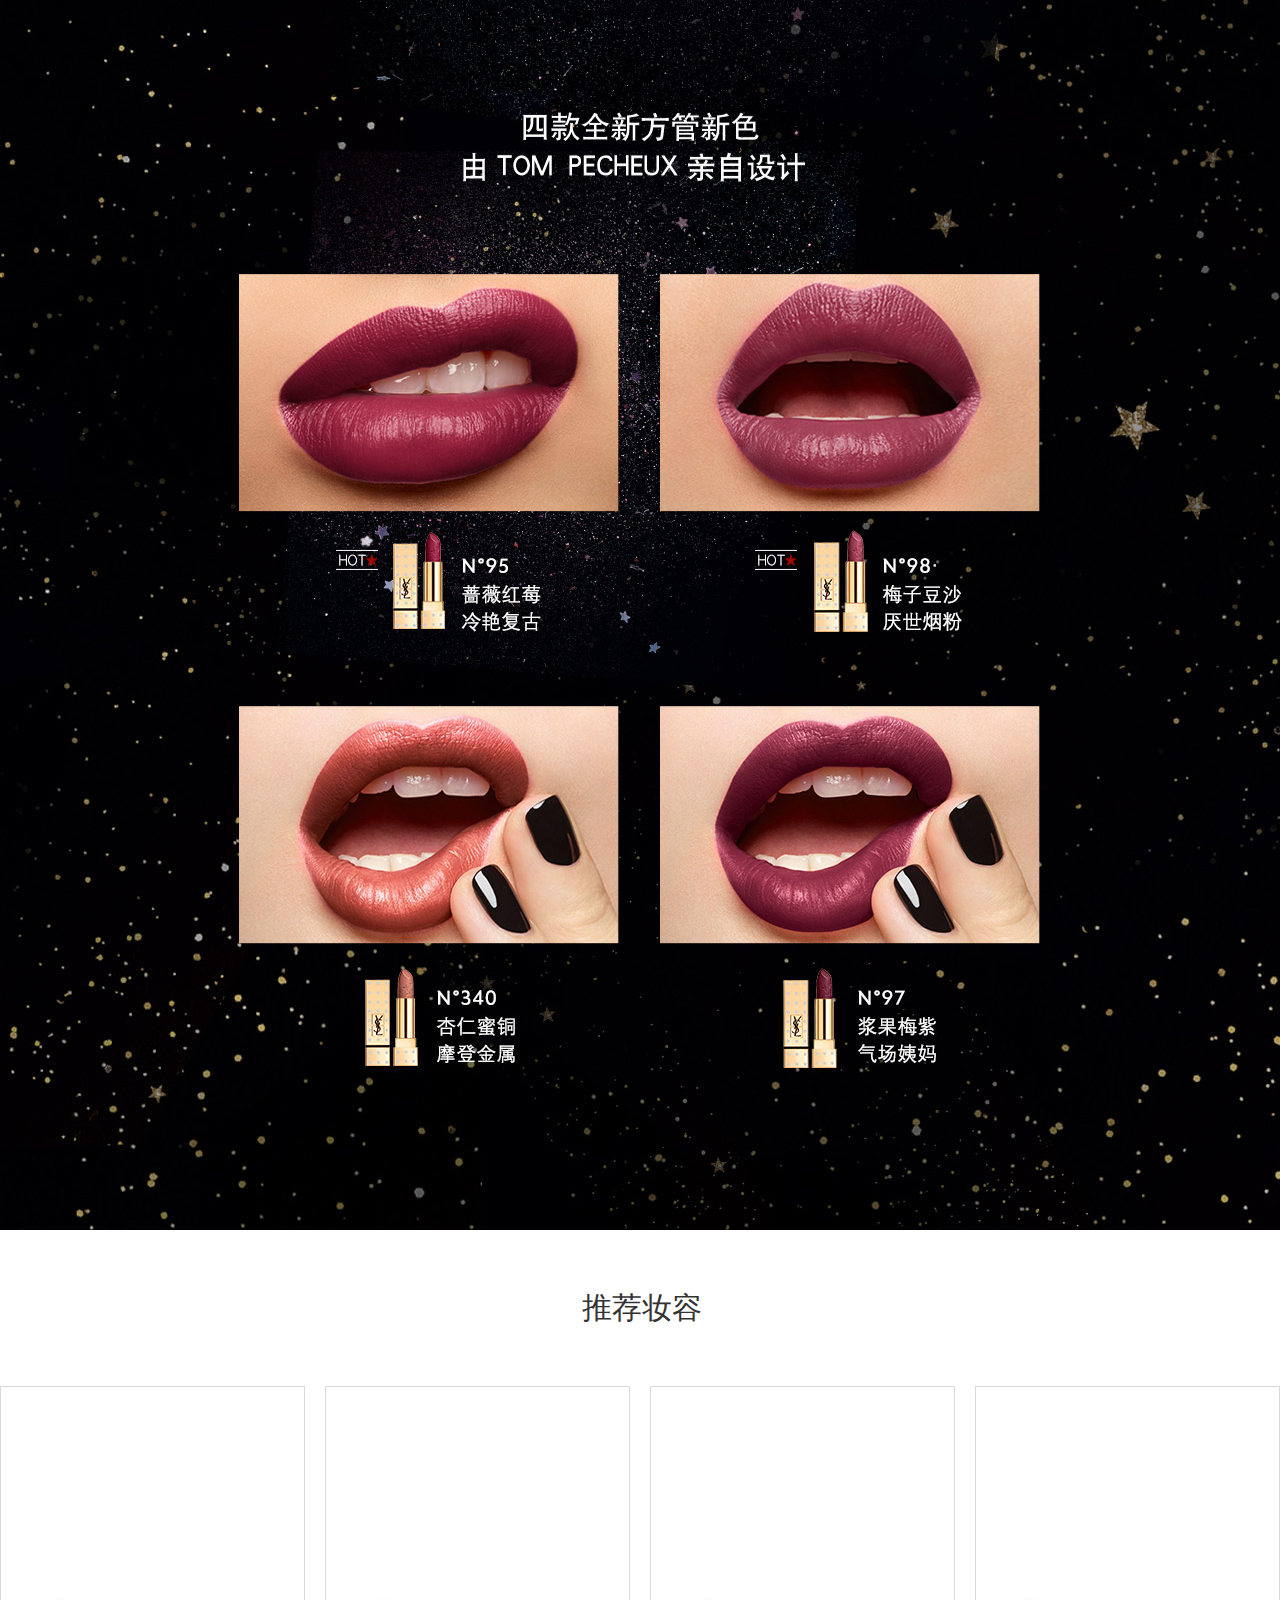
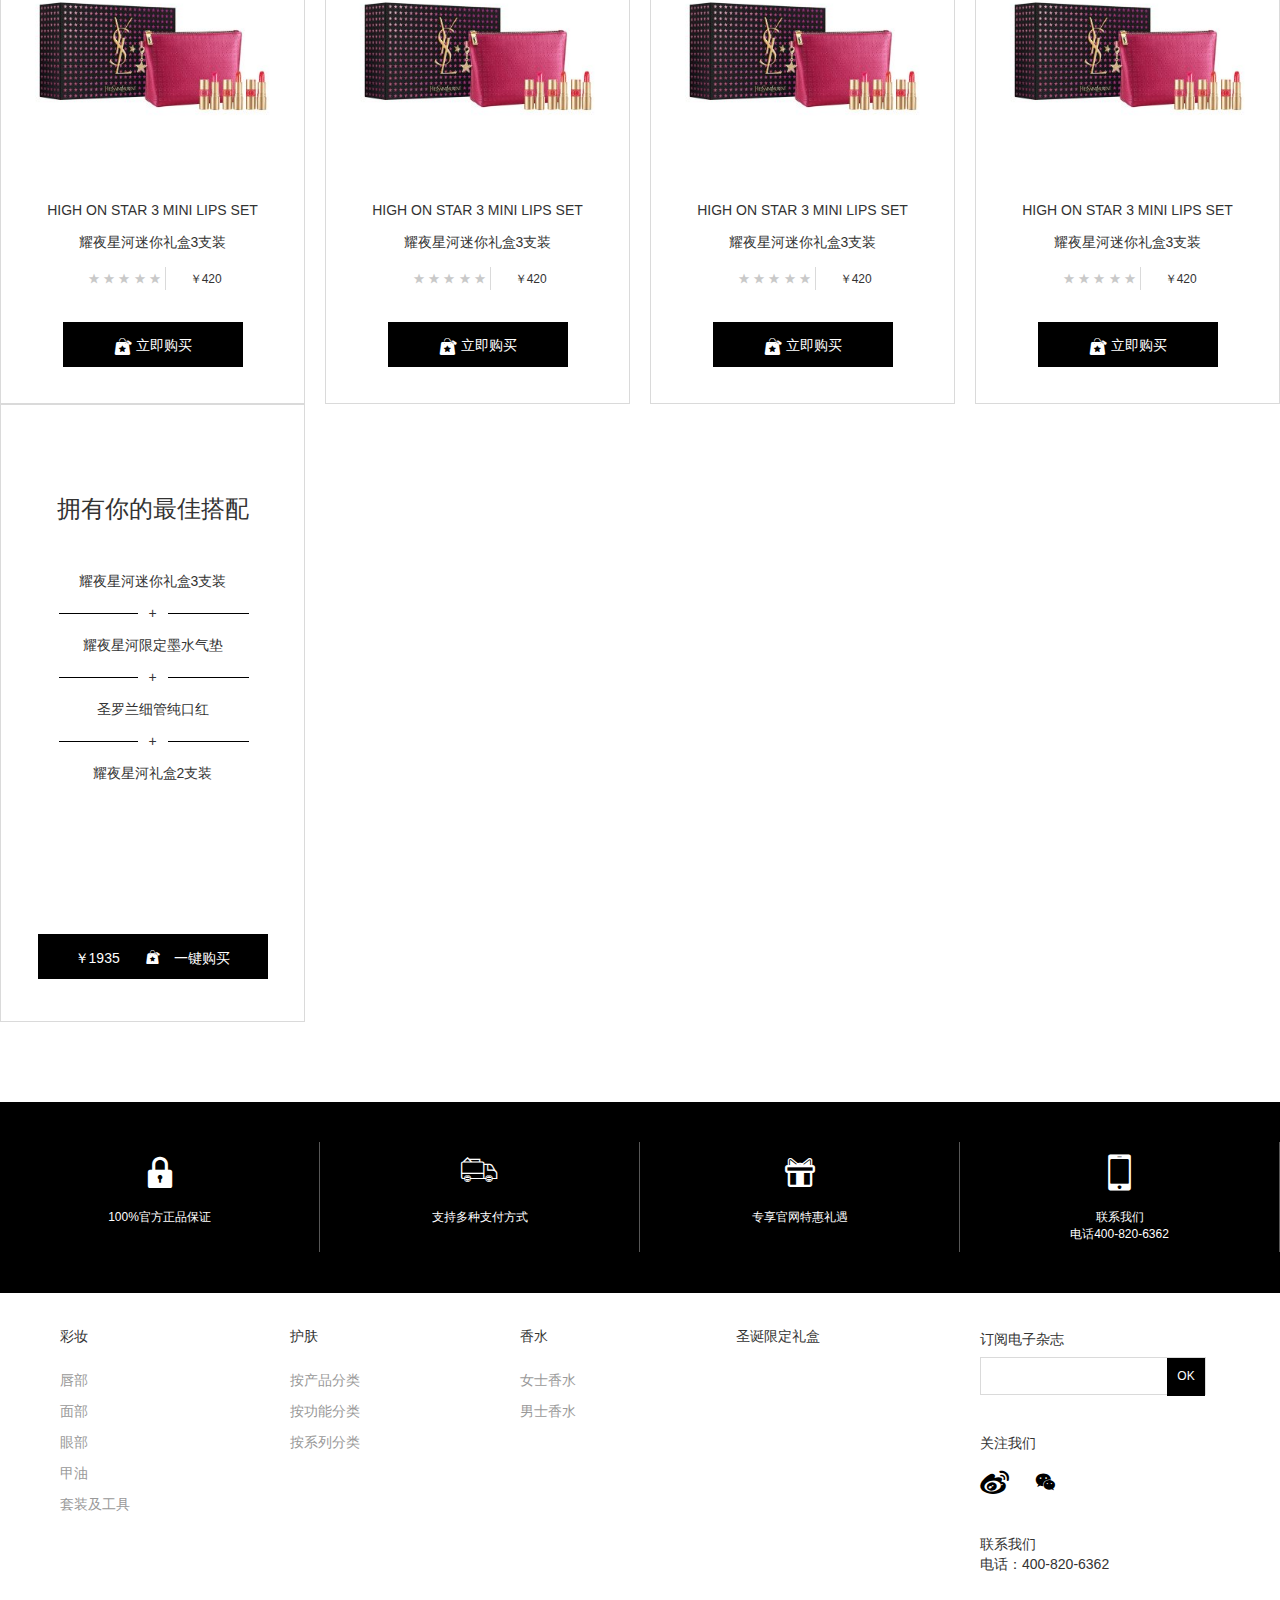
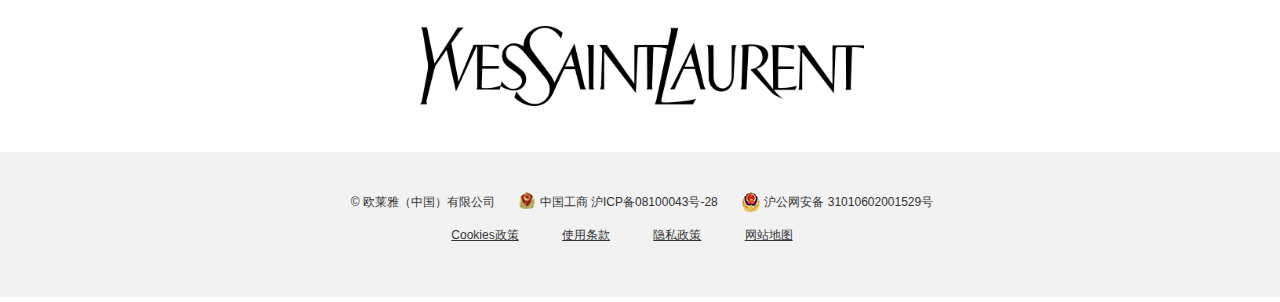
==== commit d1821ebf: "提交" ====
--- a/cosmetics.html
+++ b/cosmetics.html
@@ -185,7 +185,7 @@
                 <div class="rec-content-one">
                     <img src="./img/耀夜星河迷你礼盒3支装子页面.jpg" alt="">
                     <div class="appear">
-                        <a class="pur">
+                        <a class="pur"> 
                             <i class="iconfont">&#xe719;</i>
                             <p>立即购买</p>
                         </a>
@@ -208,6 +208,13 @@
                 </div>
                 <div class="rec-content-one">
                     <img src="./img/耀夜星河迷你礼盒3支装子页面.jpg" alt="">
+                    <div class="appear">
+                            <a class="pur"> 
+                                <i class="iconfont">&#xe719;</i>
+                                <p>立即购买</p>
+                            </a>
+                            <a class="text">查看详情</a>
+                        </div>
                     <a href="">HIGH ON STAR 3 MINI LIPS SET</a>
                     <a href="">耀夜星河迷你礼盒3支装</a>
                     <div class="five-star">
@@ -219,12 +226,19 @@
                     </div>
                     <span>￥420</span>
                     <div class="purchase">
-                        <i class="iconfont">&#xe719;</i>
+                        <i class="iconfont">&#xe719;</i>    
                         <p>立即购买</p>
                     </div>
                 </div>
                 <div class="rec-content-one">
                     <img src="./img/耀夜星河迷你礼盒3支装子页面.jpg" alt="">
+                    <div class="appear">
+                            <a class="pur"> 
+                                <i class="iconfont">&#xe719;</i>
+                                <p>立即购买</p>
+                            </a>
+                            <a class="text">查看详情</a>
+                        </div>
                     <a href="">HIGH ON STAR 3 MINI LIPS SET</a>
                     <a href="">耀夜星河迷你礼盒3支装</a>
                     <div class="five-star">
@@ -242,6 +256,13 @@
                 </div>
                 <div class="rec-content-one">
                     <img src="./img/耀夜星河迷你礼盒3支装子页面.jpg" alt="">
+                    <div class="appear">
+                            <a class="pur"> 
+                                <i class="iconfont">&#xe719;</i>
+                                <p>立即购买</p>
+                            </a>
+                            <a class="text">查看详情</a>
+                        </div>
                     <a href="">HIGH ON STAR 3 MINI LIPS SET</a>
                     <a href="">耀夜星河迷你礼盒3支装</a>
                     <div class="five-star">
@@ -281,6 +302,94 @@
             </div>
         </div>
     </div>
+    <!-- 底部 -->
+        <!-- 承诺 -->
+        <div class="promise">
+                <div class="container">
+                    <div class="promise-one">
+                        <i class="iconfont">&#xe657;</i>
+                        <p>100%官方正品保证</p>
+                    </div>
+                    <div class="promise-one">
+                        <i class="iconfont">&#xe610;</i>
+                        <p>支持多种支付方式</p>
+                    </div>
+                    <div class="promise-one">
+                        <i class="iconfont">&#xe639;</i>
+                        <p>专享官网特惠礼遇</p>
+                    </div>
+                    <div class="promise-one">
+                        <i class="iconfont">&#xe615;</i>
+                        <p>联系我们<br>
+                            电话400-820-6362</p>
+                    </div>
+                </div>
+            </div>
+            <!-- 服务 -->
+            <div class="server">
+                <div class="container clearfix">
+                    <div class="server-other">
+                        <dl>
+                            <dt><a href="">彩妆</a></dt>
+                            <dd><a href="">唇部</a></dd>
+                            <dd><a href="">面部</a></dd>
+                            <dd><a href="">眼部</a></dd>
+                            <dd><a href="">甲油</a></dd>
+                            <dd><a href="">套装及工具</a></dd>
+                        </dl>
+                        <dl>
+                            <dt>护肤</dt>
+                            <dd><a href="">按产品分类</a></dd>
+                            <dd><a href="">按功能分类</a> </dd>
+                            <dd><a href="">按系列分类</a> </dd>
+                        </dl>
+                        <dl>
+                            <dt>香水</dt>
+                            <dd><a href="">女士香水</a></dd>
+                            <dd><a href="">男士香水</a> </dd>
+                        </dl>
+                        <dl>
+                            <dt>圣诞限定礼盒</dt>
+                        </dl>
+                    </div>
+                    <div class="server-art">
+                        <p>订阅电子杂志</p>
+                        <div class="server-art-input">
+                            <input type="text">
+                            <button>OK</button>
+                        </div>
+                        <p>关注我们</p>
+                        <i class="iconfont">&#xe608;</i>
+                        <i class="iconfont">&#xe686;</i>
+                        <p>联系我们</p>
+                        <p>电话：400-820-6362</p>
+                    </div>
+                </div>
+            </div>
+            <!-- 底部logo -->
+            <div class="logo">
+                <div class="container">
+                    <img src="./img/logo@2x.png" alt="">
+                </div>
+            </div>
+            <!-- 底部 -->
+            <div class="footer">
+                <div class="container">
+                    <div class="footer-top">
+                        <span>© 欧莱雅（中国）有限公司</span>
+                        <img src="./img/中国工商.png" alt="">
+                        <a href="">中国工商 沪ICP备08100043号-28 </a>
+                        <img src="./img/沪公.png" alt="">
+                        <a href=""> 沪公网安备 31010602001529号</a>
+                    </div>
+                    <div class="footer-bottom">
+                        <a href="">Cookies政策</a>
+                        <a href=""> 使用条款</a>
+                        <a href="">隐私政策</a>
+                        <a href="">网站地图</a>
+                    </div>
+                </div>
+            </div>
 </body>
 
 </html>--- a/css/cosmetics.css
+++ b/css/cosmetics.css
@@ -180,7 +180,7 @@
     font-size: 14px;
     margin-bottom: 16px;
 }
-.rec-content-one a:hover{
+.rec-content-one>a:hover{
     text-decoration: underline;
 }
 .five-star{
@@ -229,12 +229,13 @@
     position: absolute;
     top: 0;
     left: 0;
-    width: 260px;
-    height: 346px;
-    padding-bottom: 90px;
+    width: 100%;
+    height: 500px;
+    padding-top: 200px;
+    /* padding-bottom: 90px; */
     box-sizing: border-box;
     text-align: center;
-    background-color: rgba(255, 255, 255, 0.2);
+    background-color: rgba(255, 255, 255, 0.5);
 }
 .rec-content-one img:hover+ .appear{
     display: block;
@@ -256,6 +257,20 @@
     box-sizing: border-box;
     line-height: 45px;
 }
+.appear .text{
+    background-color: #ffffff;
+    color: #000000;
+}
+.appear .pur:hover{
+    background-color: #ffffff;
+    color: #000000;
+    transition: all 0.5s;
+}
+.appear .text:hover{
+    color: #ffffff;
+    background-color: #000000;
+    transition: all 0.5s;
+}
 .appear .pur{
     margin-bottom: 20px;
 }
@@ -273,3 +288,58 @@
 .appear .text p a{
     color: #ffffff;
 }
+.rec-content-two{
+    padding-top: 90px;
+}
+.rec-content-two h2{
+    font-size: 24px;
+    font-weight: lighter;
+    margin-bottom: 52px;
+}
+.rec-content-two p{
+    font-size: 14px;
+}
+.rec-content-two-plus{
+    position: relative;
+    padding: 16px 0px;
+}
+.rec-content-two-plus:after{
+    content: "";
+    position: absolute;
+    top: 23px;
+    left: 38px;
+    width: 190px;
+    height: 1px;
+    background-color: #000000;
+}
+.rec-content-two-plus span{
+    display: inline-block;
+    z-index: 2;
+    position: relative;
+    width: 30px;
+    height: 15px;
+    background-color: #ffffff;
+}
+.rec-content-two .purchase p{
+    display: inline-block;
+}
+.rec-content-two .purchase{
+    width: 230px;
+    height: 45px;
+    color: #ffffff;
+    border: 1px solid #000000;
+    box-sizing: border-box;
+    margin: auto;
+    margin-top: 152px;
+    background-color: #000000;
+    line-height: 45px;
+}
+.rec-content-two .purchase i{
+    margin-left: 22px;
+    margin-right: 10px;
+}
+.rec-content-two .purchase:hover{
+    color: #000000;
+    background-color: #ffffff;
+    transition: all 0.5s;
+}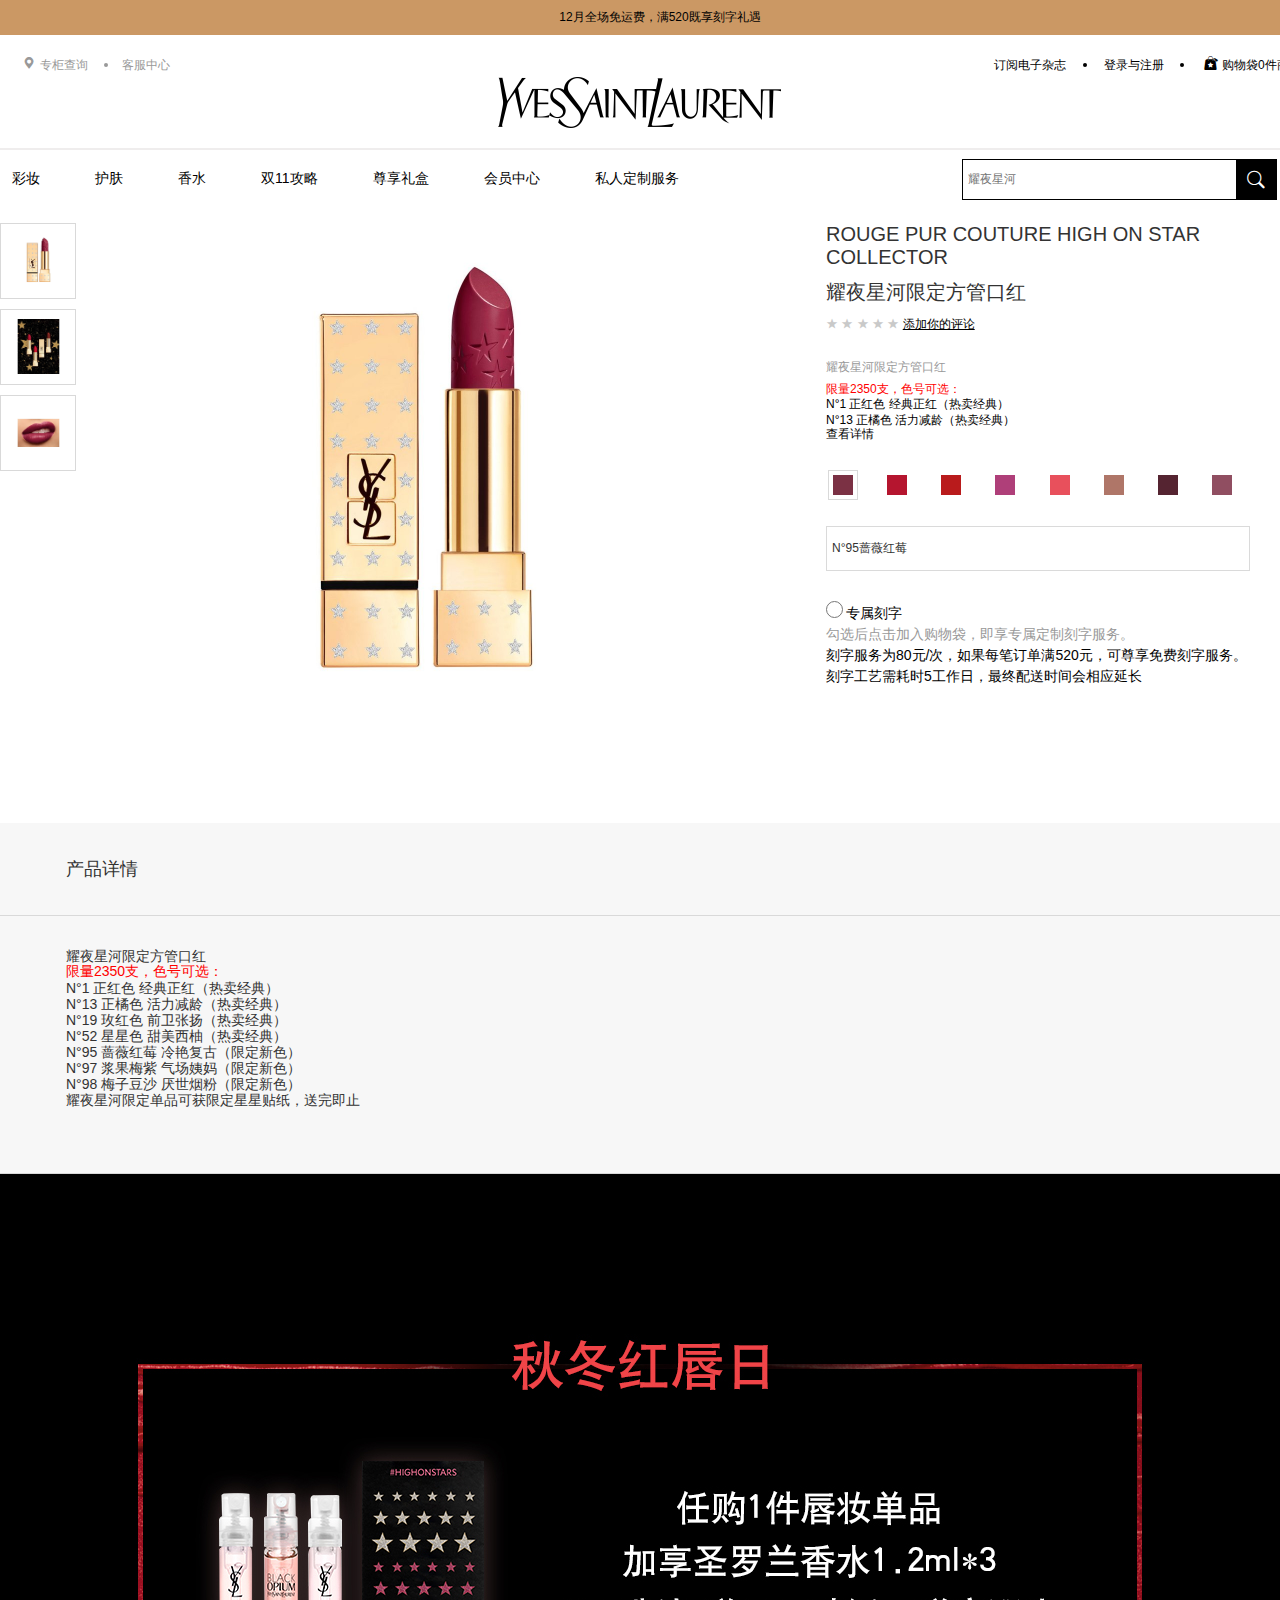
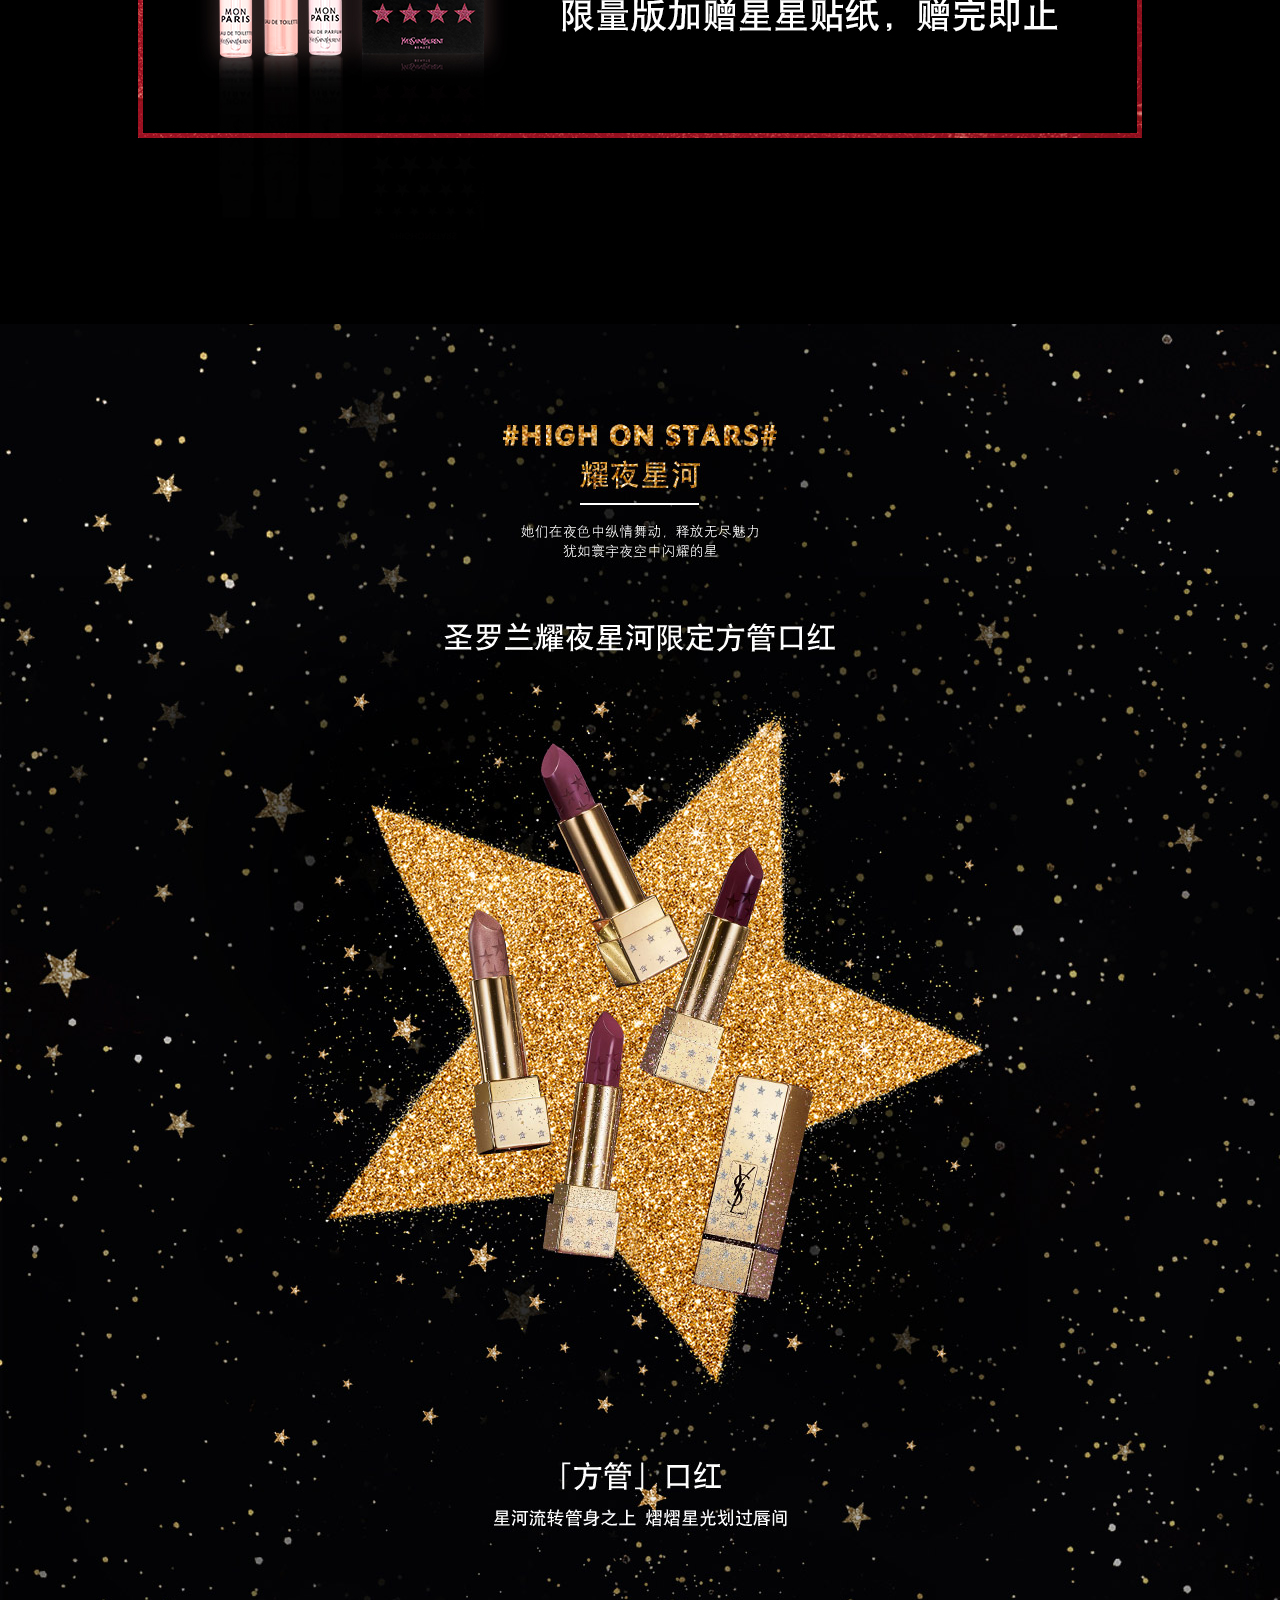
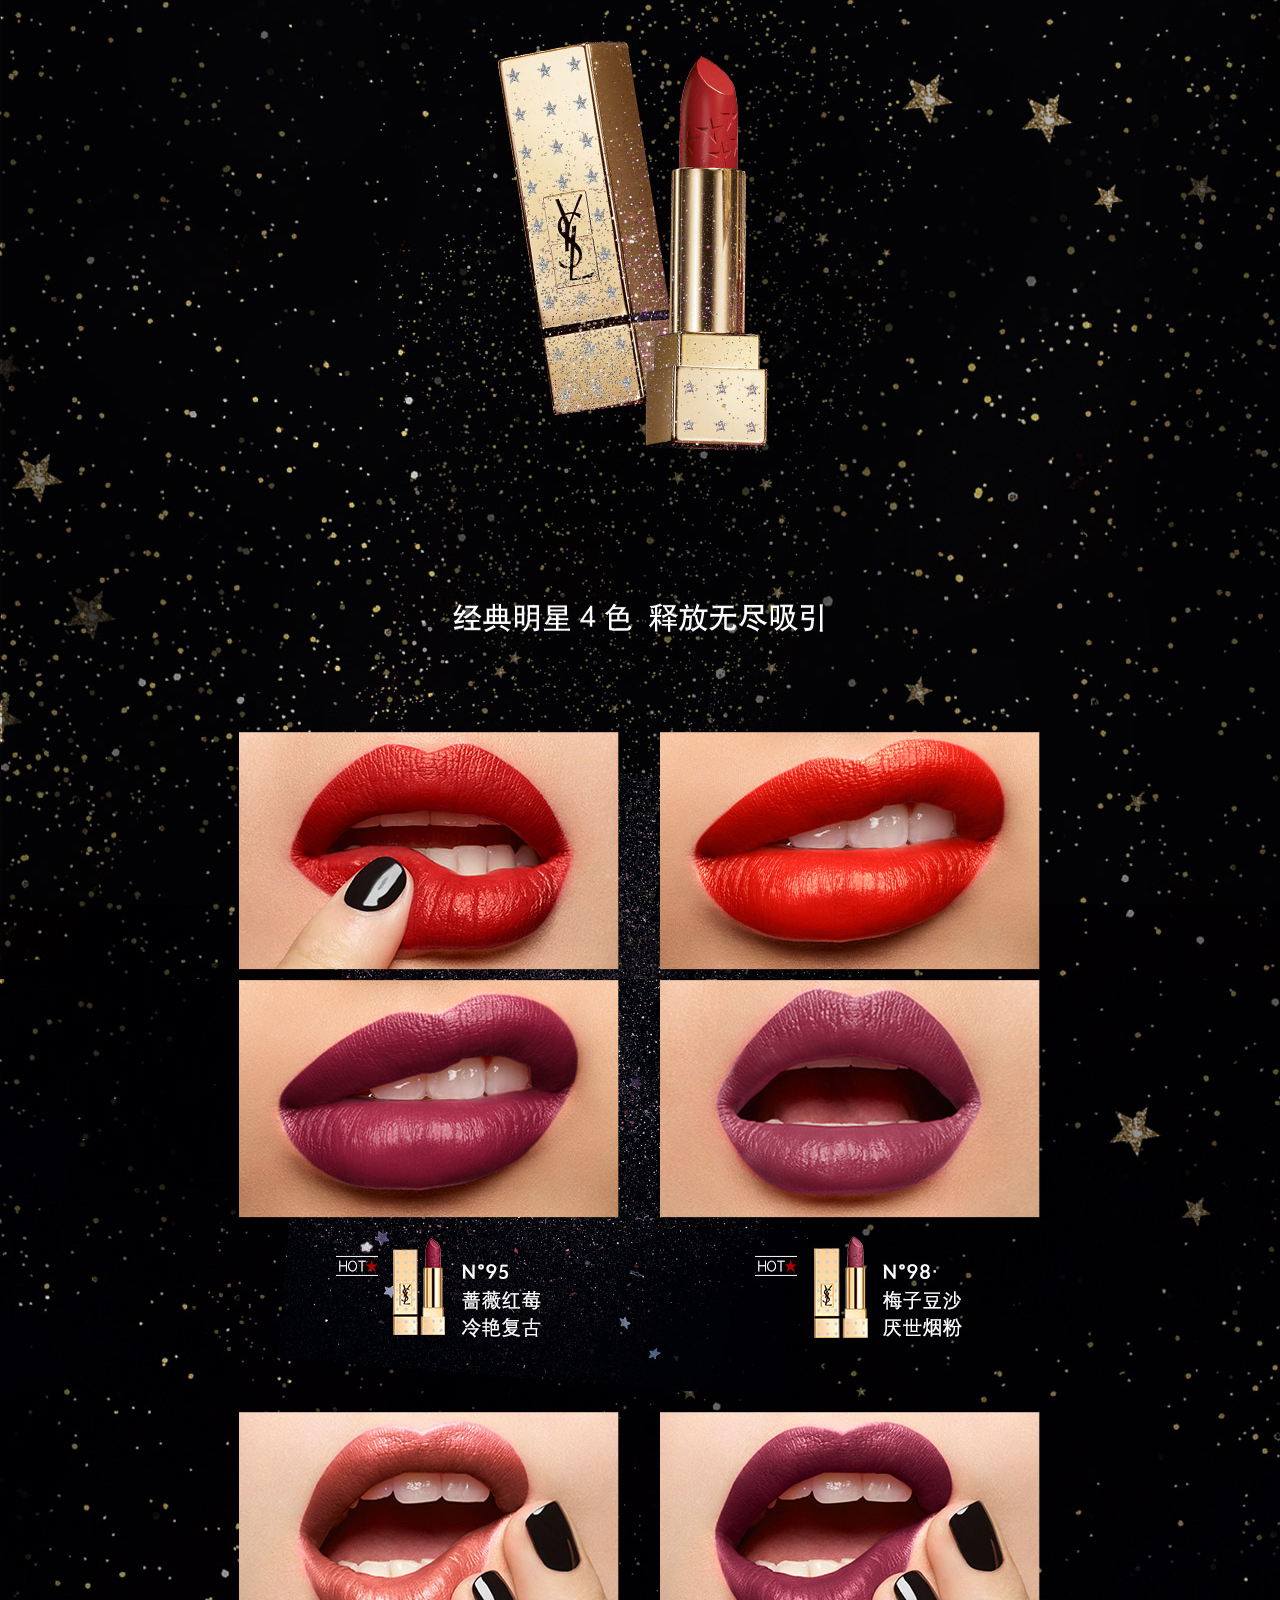
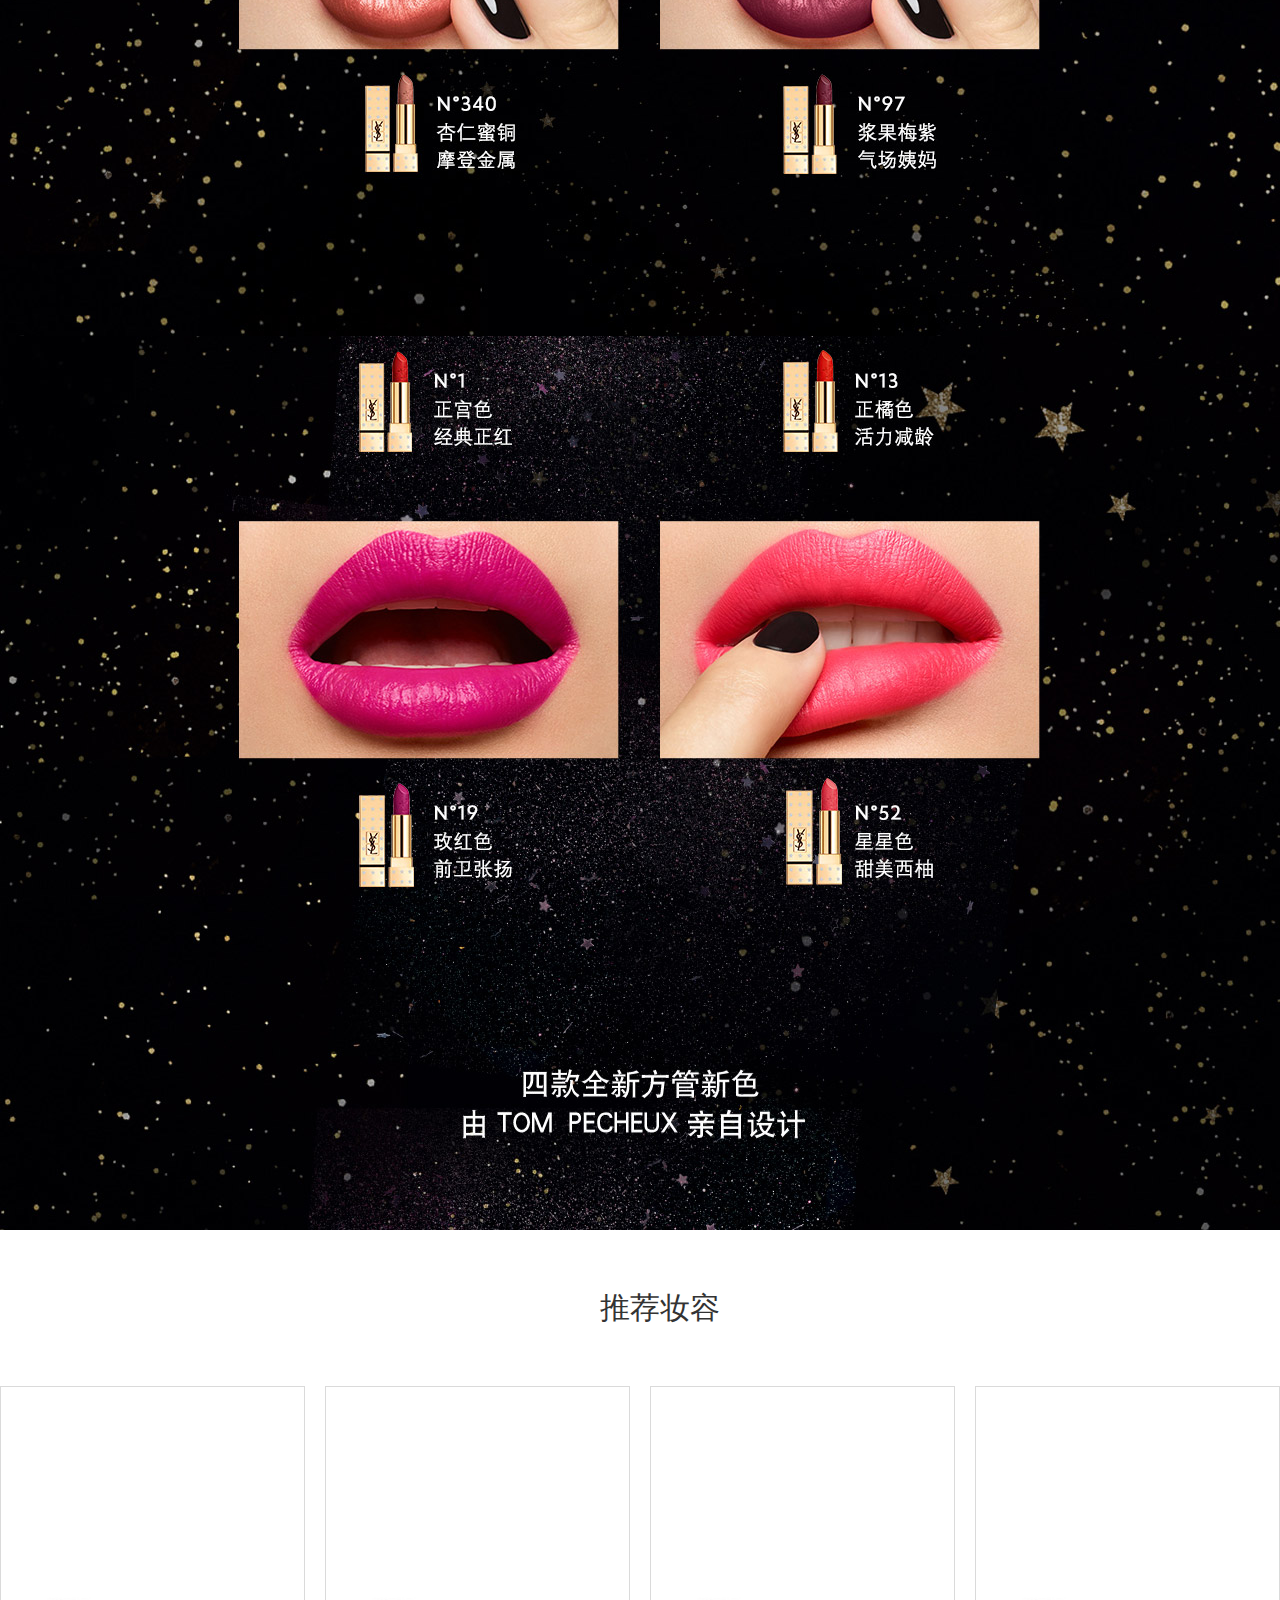
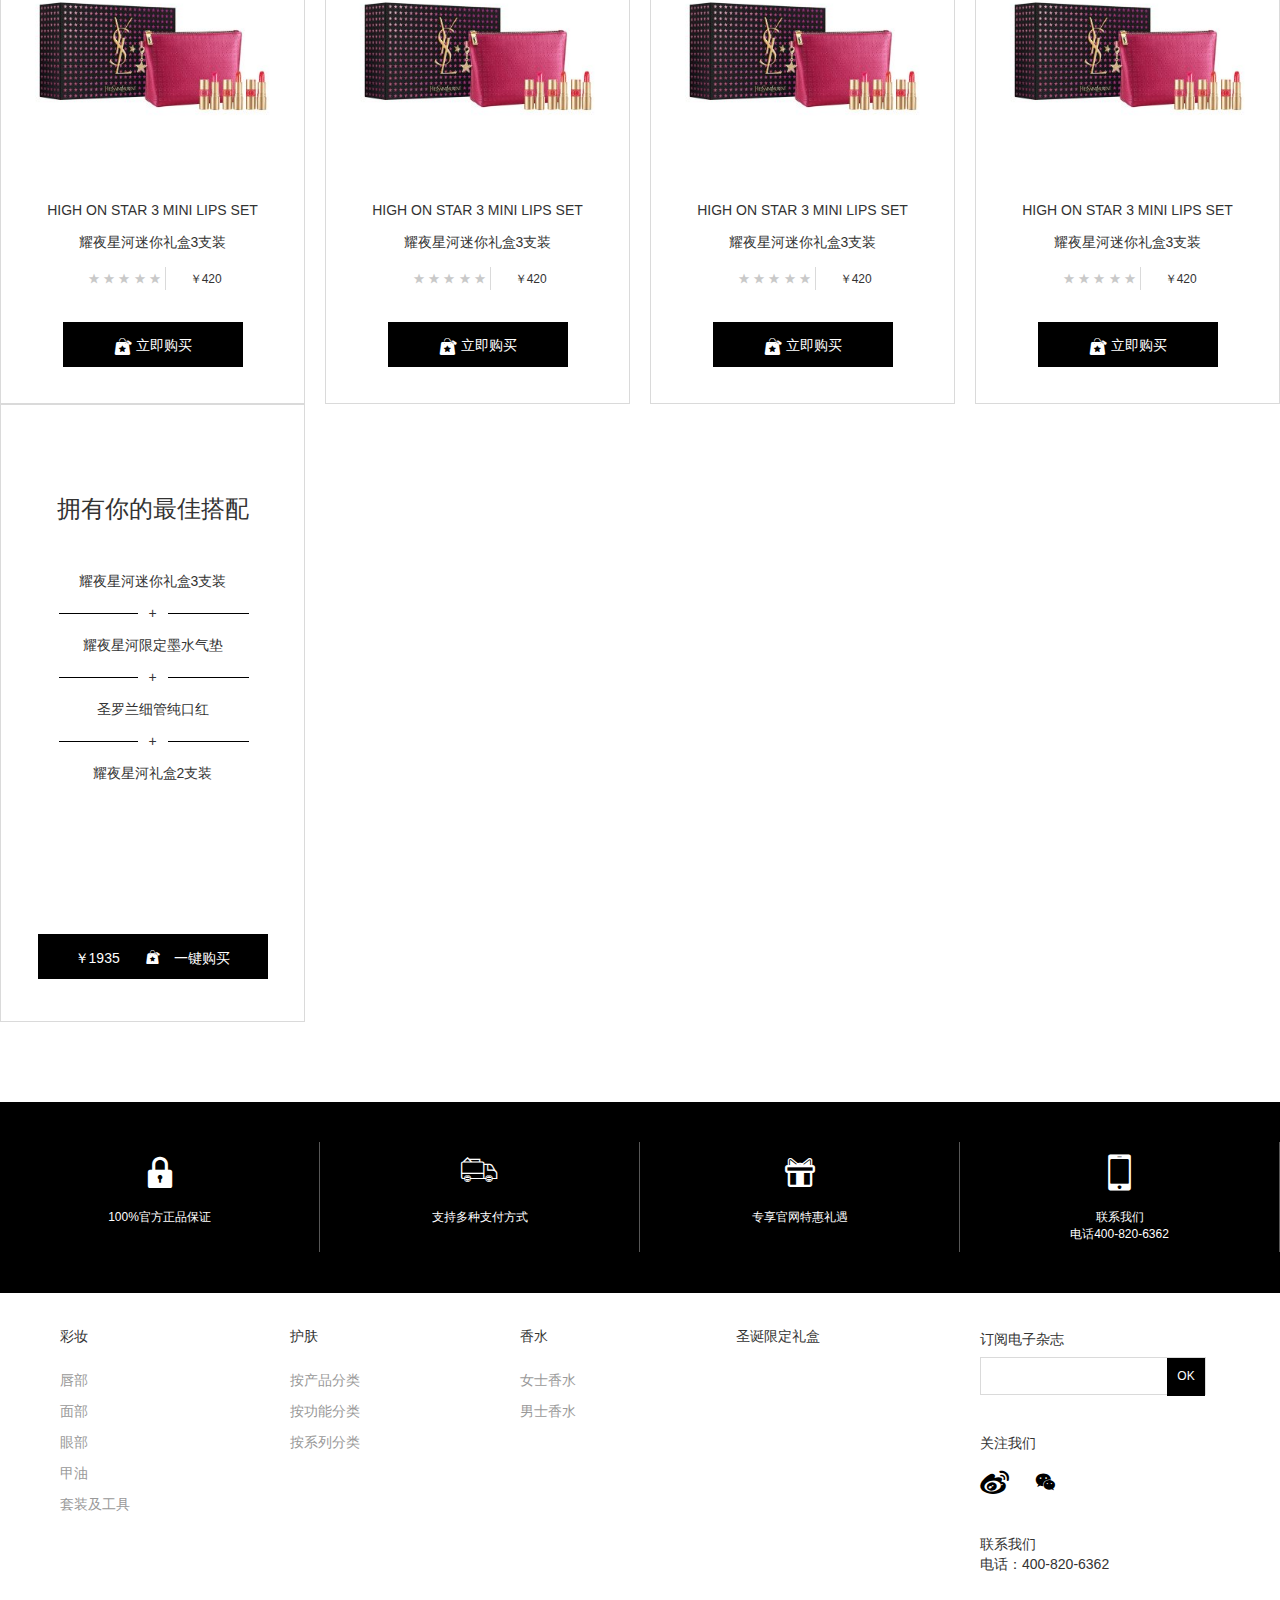
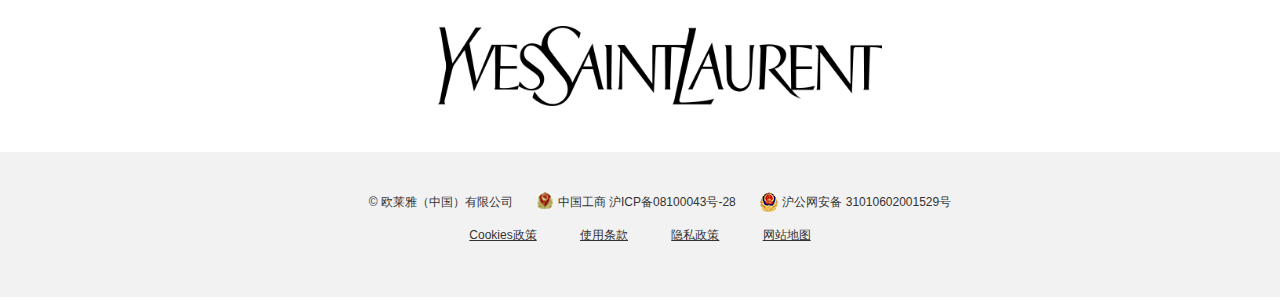
==== commit af0be310: "修改" ====
--- a/cosmetics.html
+++ b/cosmetics.html
@@ -25,7 +25,7 @@
                 <a href=""><i class="iconfont">&#xe734;</i> 专柜查询</a>
                 <a href="" class="dian">客服中心</a>
             </div>
-            <img src="./img/logo@2x.png" alt="">
+            <img src="./img/logo.png" alt="">
             <div class="topnav-right">
                 <a href="">订阅电子杂志</a>
                 <a href="" class="dian">登录与注册</a>
@@ -109,12 +109,12 @@
         <div class="container">
             <div class="shop-left">
                 <div class="shop-left-small">
-                    <a href=""><img src="./img/方管口红.jpg" alt=""></a>
-                    <a href=""><img src="./img/方管口红星空缩小版.jpg" alt=""></a>
-                    <a href=""><img src="./img/嘴缩小版.jpg" alt=""></a>
-                </div>
-
-                <img src="./img/方管口红.jpg" alt="">
+                    <a href=""><img src="./img/star_1.jpg" alt=""></a>
+                    <a href=""><img src="./img/shop-left-1.jpg" alt=""></a>
+                    <a href=""><img src="./img/shop-left-2.jpg" alt=""></a>
+                </div>
+
+                <img src="./img/star_1.jpg" alt="">
             </div>
             <div class="shop-right">
                 <div class="shop-right-title">
@@ -134,7 +134,7 @@
                 </div>
                 <!-- 色号 -->
                 <div class="shop-right-color">
-                    <img src="./img/姚晔星河限定方管口红子页面色号.png" alt="">
+                    <img src="./img/shop_right_1.png" alt="">
                     <input type="text" value="N°95蔷薇红莓">
                     <input type="radio" name="" class="single">
                     <p>专属刻字 </p>
@@ -168,11 +168,11 @@
     <!-- 产品广告 -->
     <div class="ad">
         <div class="container">
-            <img src="./img/秋冬红唇日.jpg" alt="">
-            <img src="./img/耀夜星河子页面.jpg" alt="">
-            <img src="./img/方管口红耀夜星河子页面.jpg" alt="">
-            <img src="./img/试色子页面.jpg" alt="">
-            <img src="./img/试色2子页面.jpg" alt="">
+            <img src="./img/cosmetics_ad_1.jpg" alt="">
+            <img src="./img/cosmetics_ad_2.jpg" alt="">
+            <img src="./img/cosmetics_ad_3.jpg" alt="">
+            <img src="./img/cosmetics_ad_4.jpg" alt="">
+            <img src="./img/cosmetics_ad_5.jpg" alt="">
         </div>
     </div>
     <!-- 妆容推荐 -->
@@ -183,7 +183,7 @@
             </div>
             <div class="rec-content">
                 <div class="rec-content-one">
-                    <img src="./img/耀夜星河迷你礼盒3支装子页面.jpg" alt="">
+                    <img src="./img/cosmetics_rec_1.jpg" alt="">
                     <div class="appear">
                         <a class="pur"> 
                             <i class="iconfont">&#xe719;</i>
@@ -207,7 +207,7 @@
                     </div>
                 </div>
                 <div class="rec-content-one">
-                    <img src="./img/耀夜星河迷你礼盒3支装子页面.jpg" alt="">
+                    <img src="./img/cosmetics_rec_1.jpg" alt="">
                     <div class="appear">
                             <a class="pur"> 
                                 <i class="iconfont">&#xe719;</i>
@@ -231,7 +231,7 @@
                     </div>
                 </div>
                 <div class="rec-content-one">
-                    <img src="./img/耀夜星河迷你礼盒3支装子页面.jpg" alt="">
+                    <img src="./img/cosmetics_rec_1.jpg" alt="">
                     <div class="appear">
                             <a class="pur"> 
                                 <i class="iconfont">&#xe719;</i>
@@ -255,7 +255,7 @@
                     </div>
                 </div>
                 <div class="rec-content-one">
-                    <img src="./img/耀夜星河迷你礼盒3支装子页面.jpg" alt="">
+                    <img src="./img/cosmetics_rec_1.jpg" alt="">
                     <div class="appear">
                             <a class="pur"> 
                                 <i class="iconfont">&#xe719;</i>
--- a/css/common.css
+++ b/css/common.css
@@ -1,7 +1,7 @@
 /* 版心 */
 .container{
     position: relative;
-    width: 1284px;
+    width: 1320px;
     margin: 0 auto;
 }
 /* 清除浮动 */
@@ -110,6 +110,7 @@
 .searchnav-tab a{
   float: left;
   color: #000000;
+  font-size: 14px;
   margin-right: 55px;
   line-height: 50px;
   text-align: center;
@@ -159,7 +160,6 @@
   background-color: #ffffff;
   border-top: 1px solid #000000;
   z-index: 2;
-  transition: all 1s;
 }
 .cai:hover~.mylips{
   display: block;
@@ -243,7 +243,70 @@
   line-height: 29px;
   text-align: center;
 }
-/* 底部样式 */
+/* 服务 */
+.server{
+  height: 287px;
+  background-color: #ffffff;
+  padding-top: 36px;
+  box-sizing: border-box;
+}
+.server-other{
+  float: left;
+  padding-left: 60px;
+}
+.server-other dl{
+  float: left;
+  margin-right: 160px;
+}
+.server-other dl dt{
+  font-size: 14px;
+  margin-bottom: 20px;
+}
+.server-other dl dd{
+  font-size: 14px;
+  line-height: 31px;
+}
+.server-other dl dd a{
+  color: #999999;
+}
+.server-art{
+  float: left;
+  width: 226px;
+}
+.server-art p{
+  font-size: 14px;
+  line-height: 20px;
+}
+.server-art-input{
+  width: 226px;
+  height: 38px;
+  border: 1px solid #dadada;
+  box-sizing: border-box;
+  margin-top: 8px;
+  margin-bottom: 38px;
+}
+.server-art-input input{
+  float: left;
+  width: 186px;
+  height: 36px;
+  border: none;
+}
+.server-art-input button{
+  float: left;
+  width: 38px;
+  height: 38px;
+  background-color: #000000;
+  border: none;
+  color: #ffffff;
+}
+.server-art i{
+  display: inline-block;
+  font-size: 24px;
+  color: #000;
+  margin-top: 16px;
+  margin-right: 20px;
+  margin-bottom: 38px;
+}
 /* 承诺 */
 .promise{
   height: 191px;
--- a/css/cosmetics.css
+++ b/css/cosmetics.css
@@ -141,6 +141,7 @@
 .ad{
     height: 4856px;
 }
+/* 妆容推荐 */
 .rec{
     height: 1472px;
 }
@@ -239,10 +240,12 @@
 }
 .rec-content-one img:hover+ .appear{
     display: block;
+    transition: all 5s;
 }
 
 .rec-content-one .appear:hover{
     display: block;
+    transition: all 5s;
 }
 
 
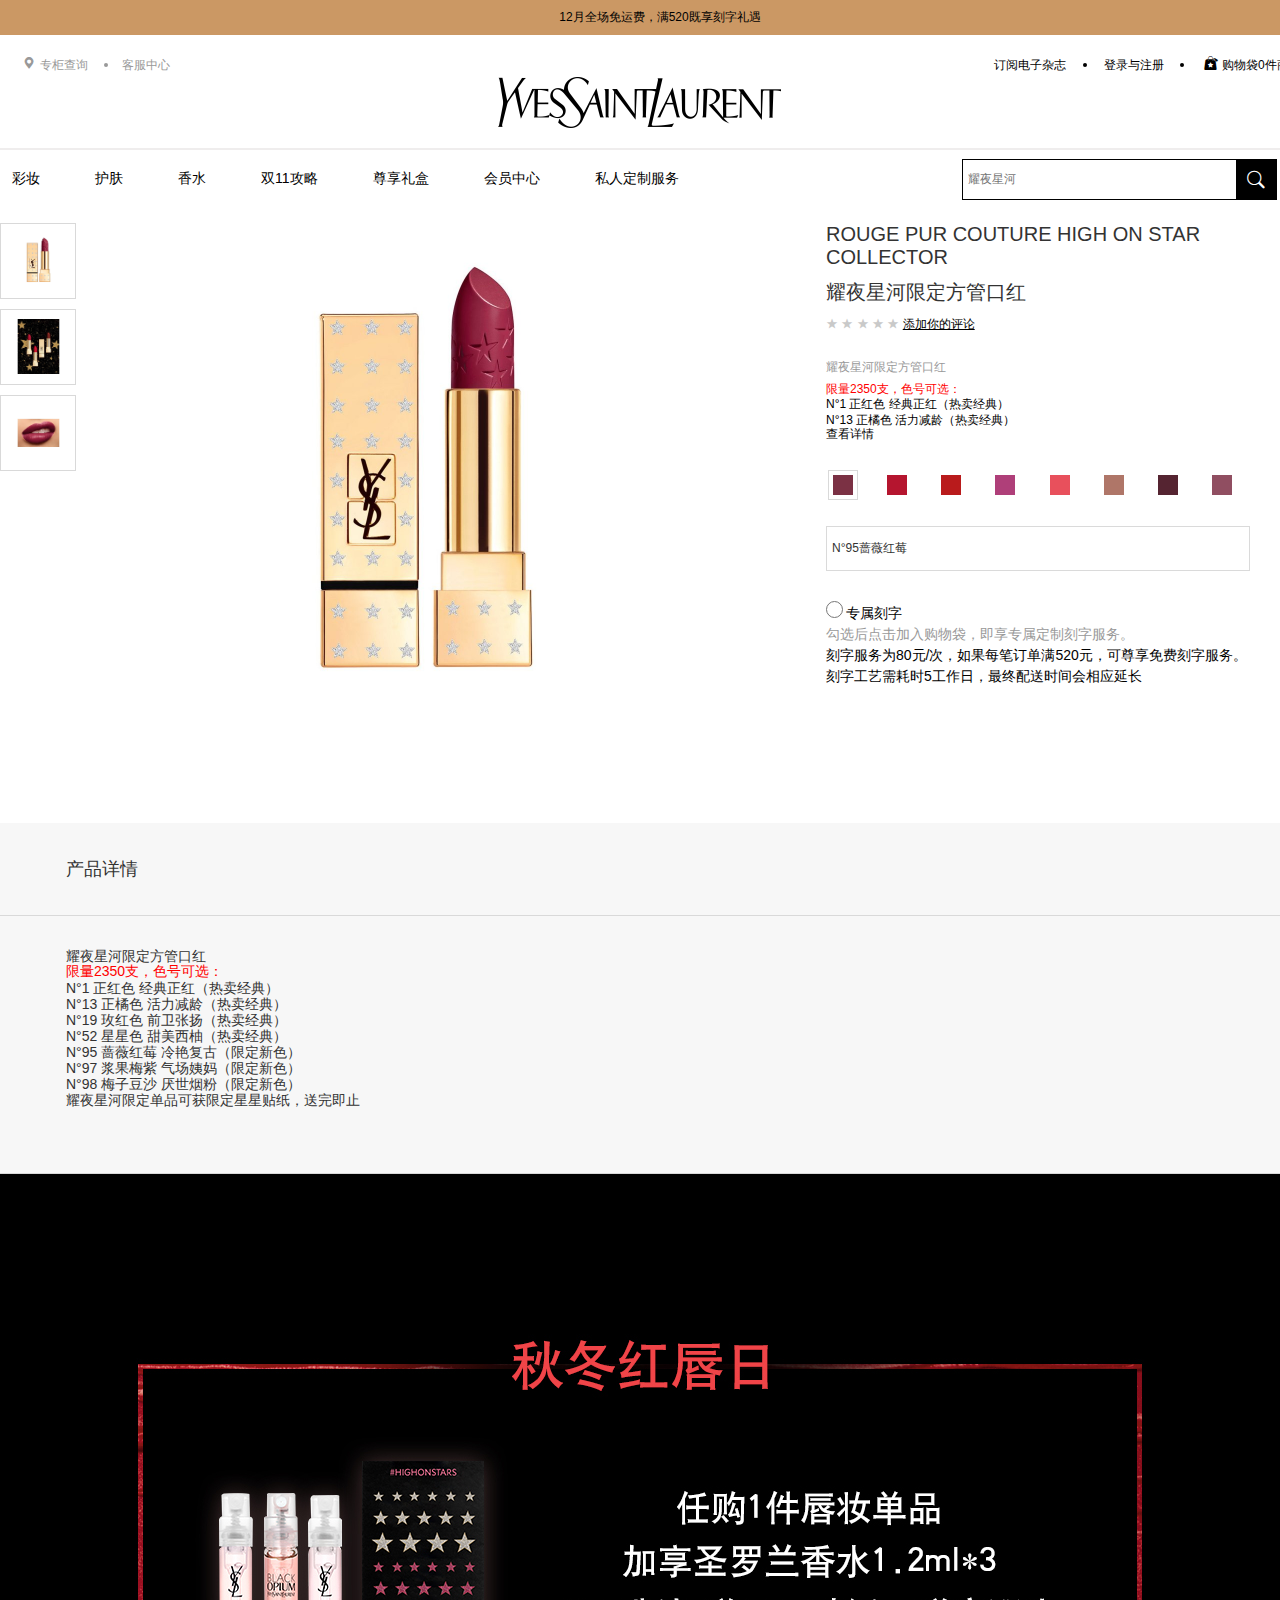
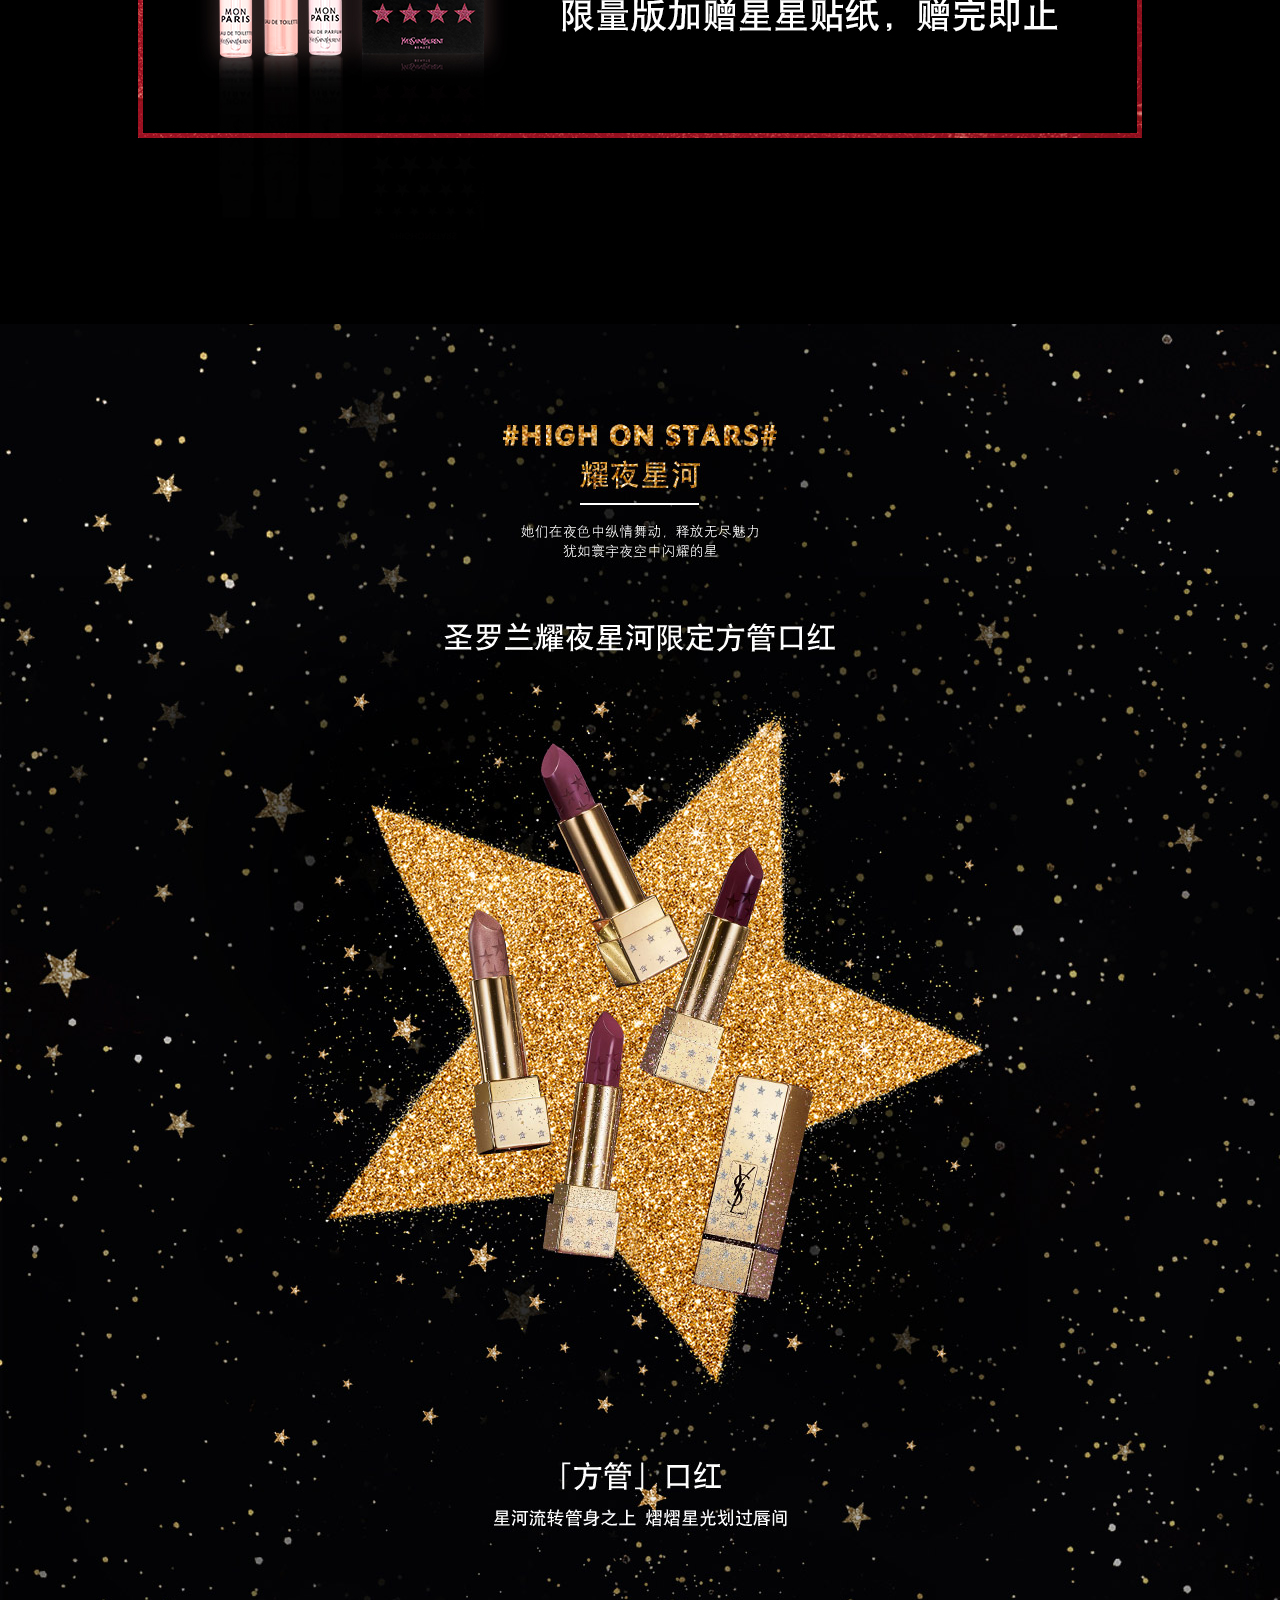
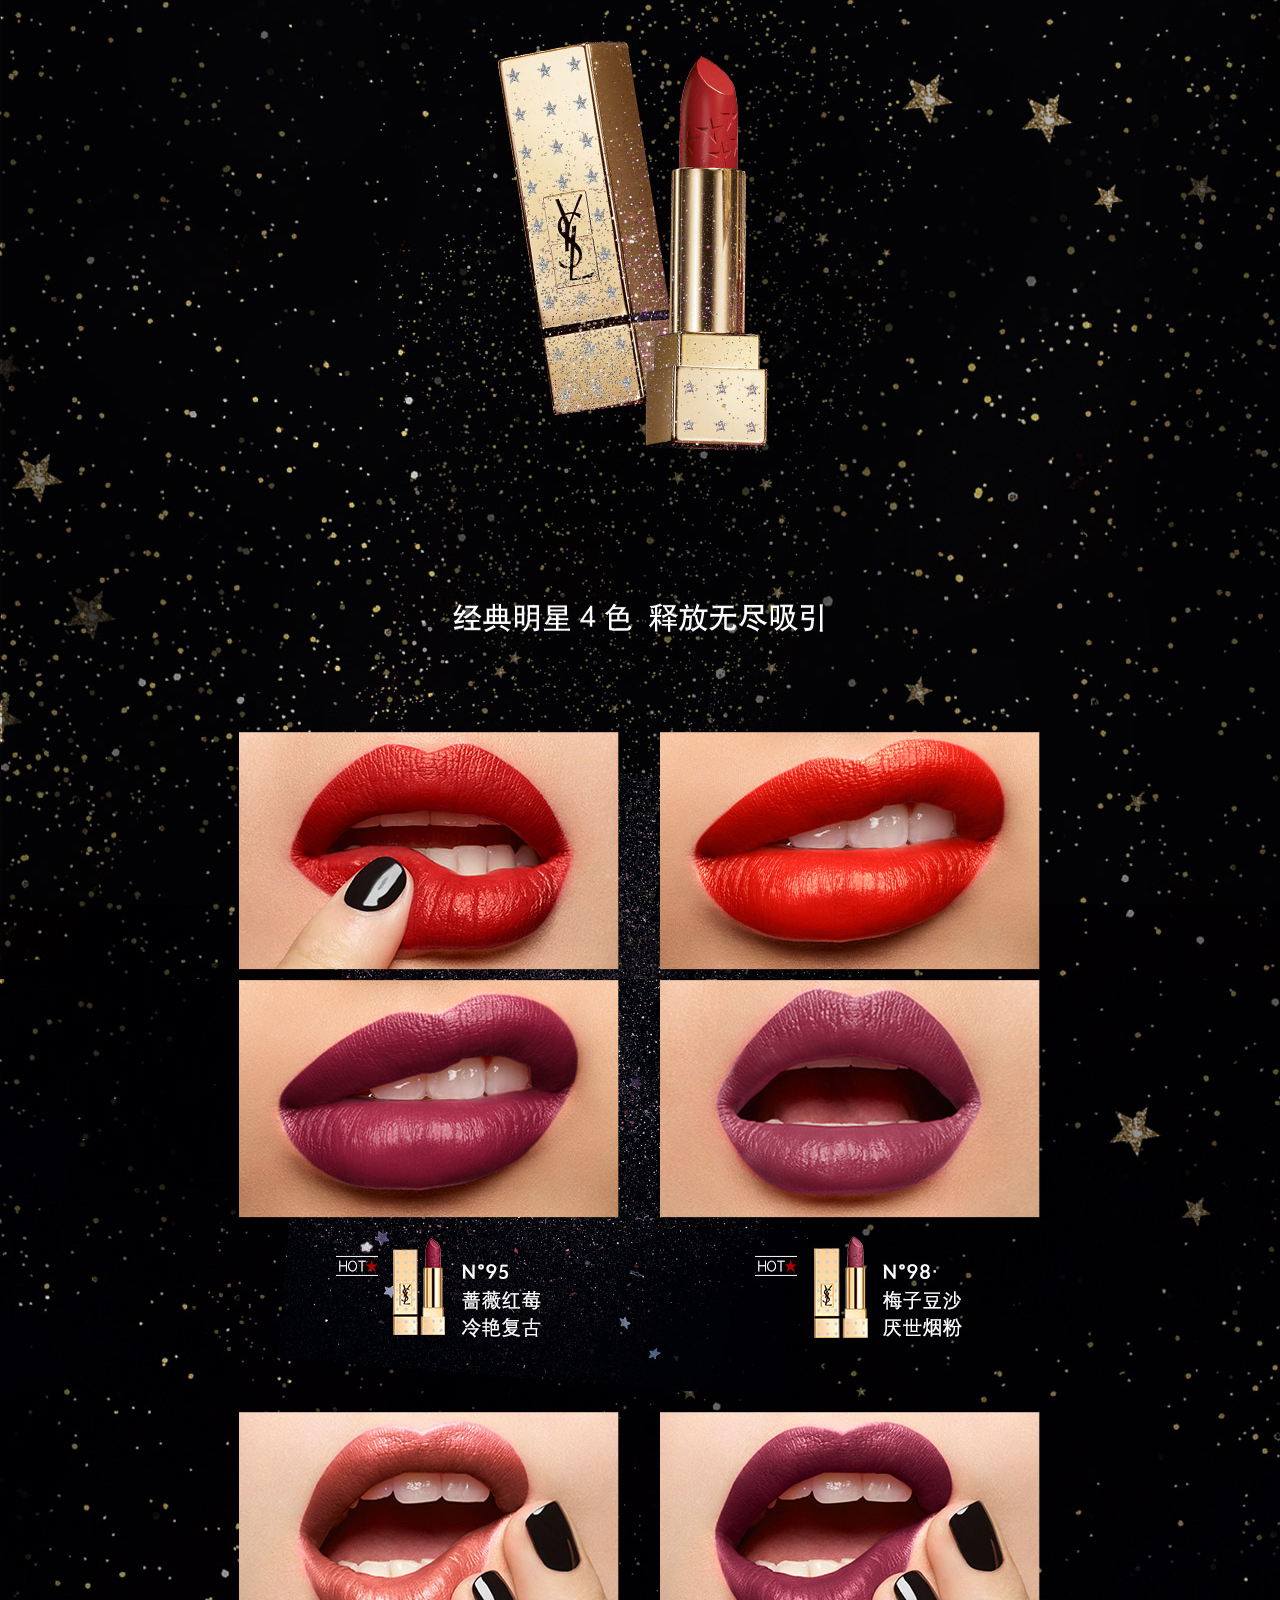
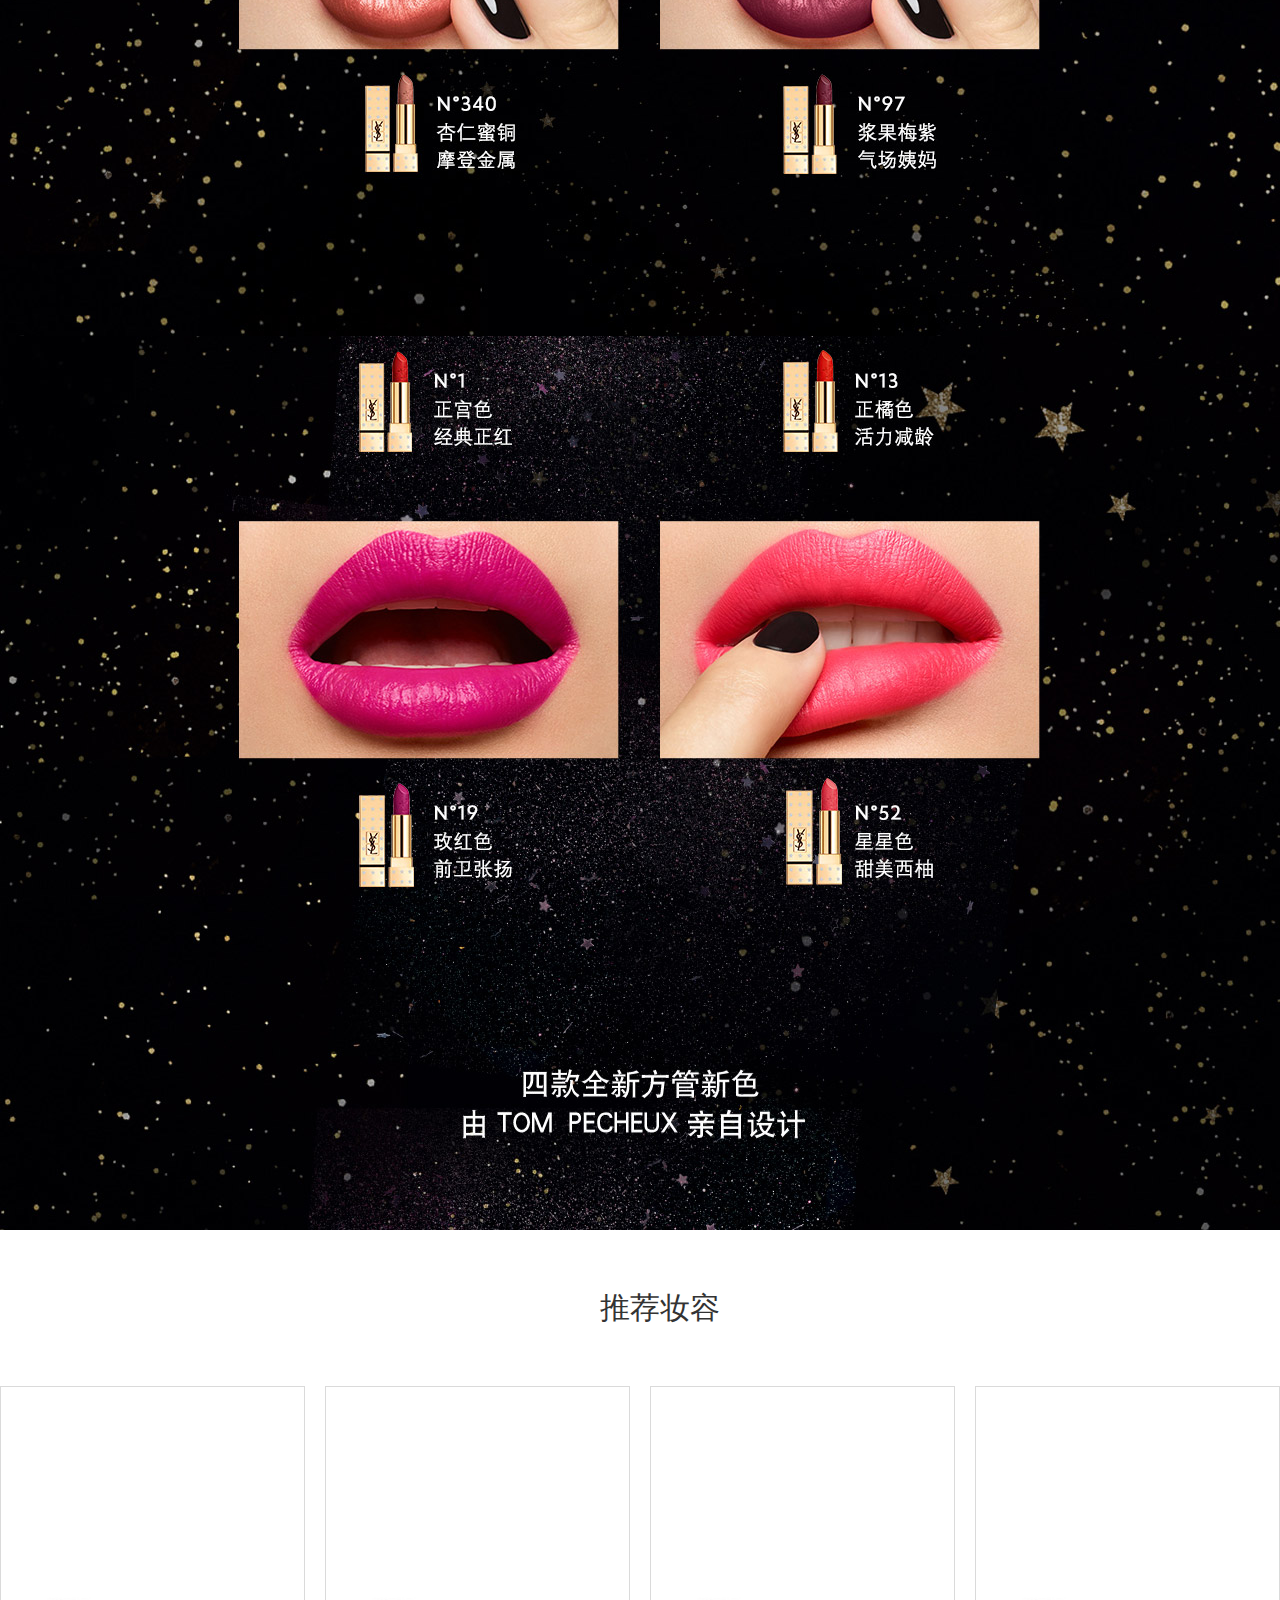
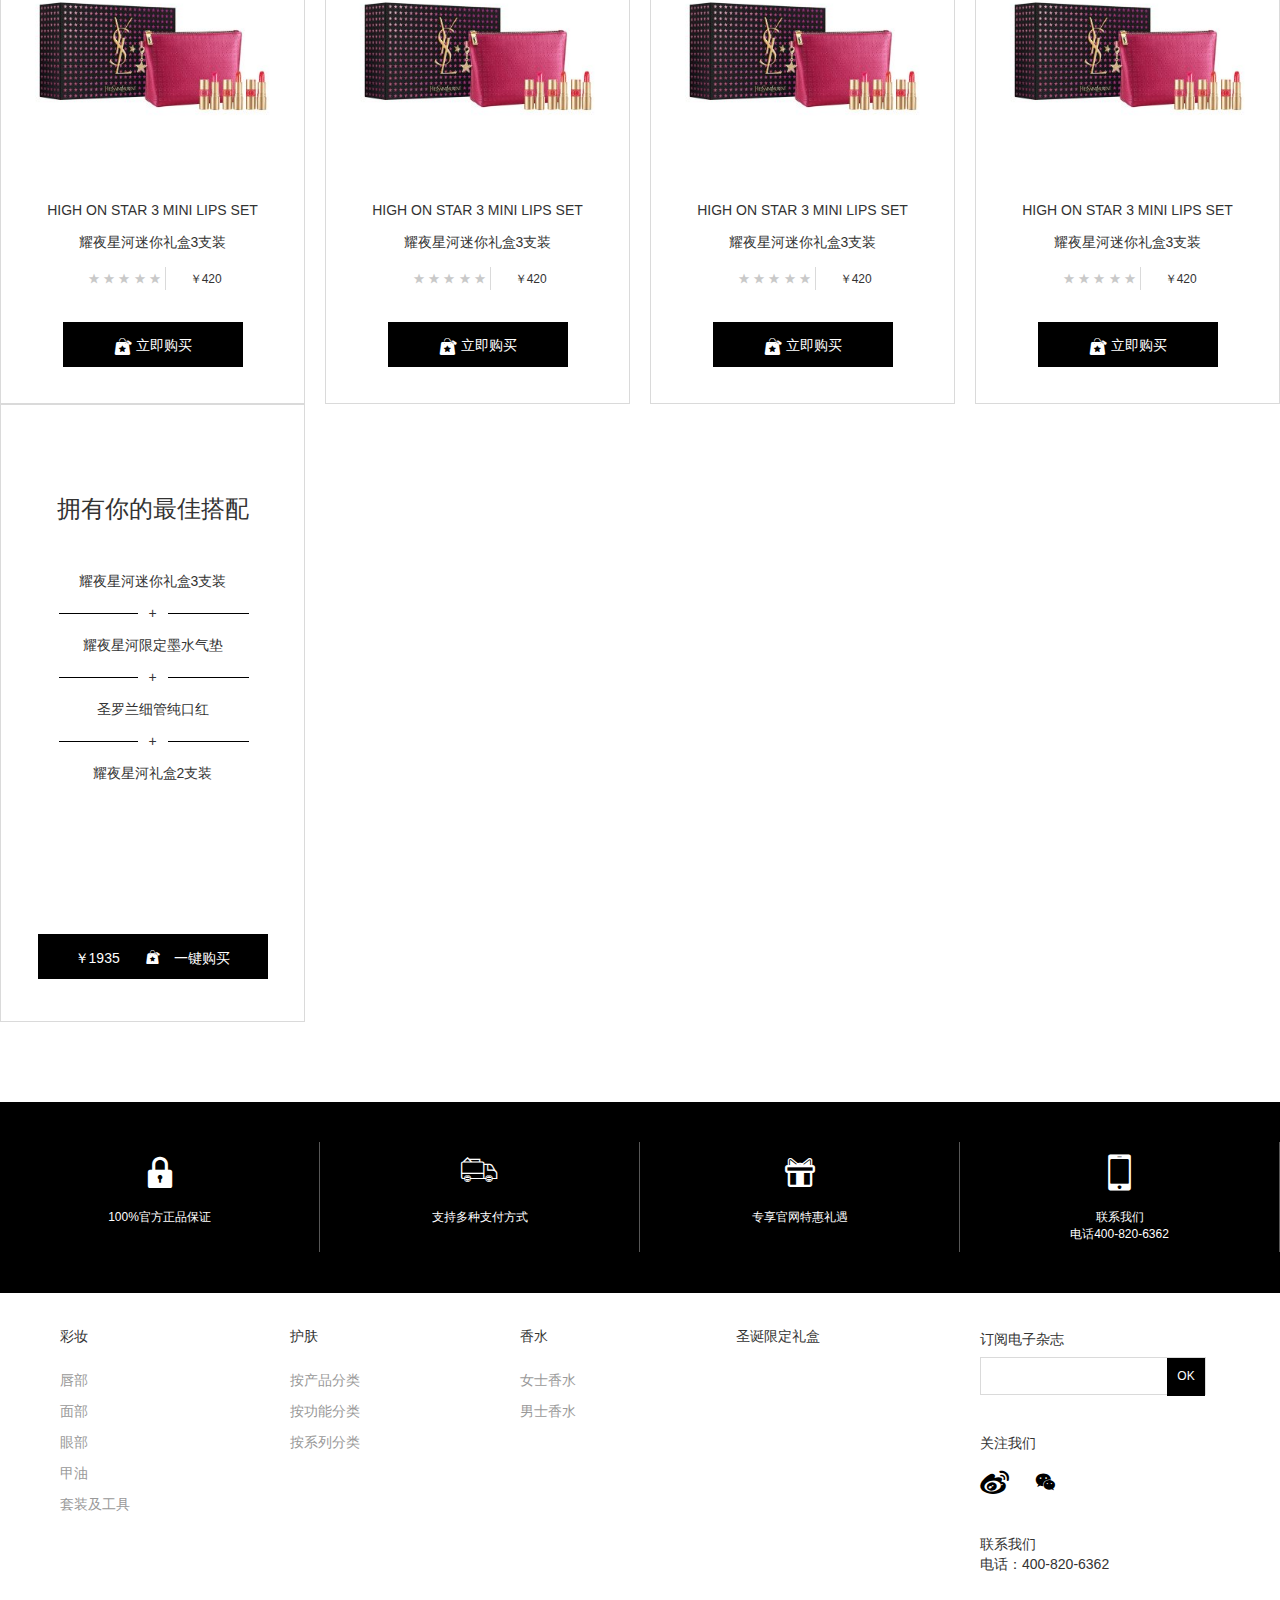
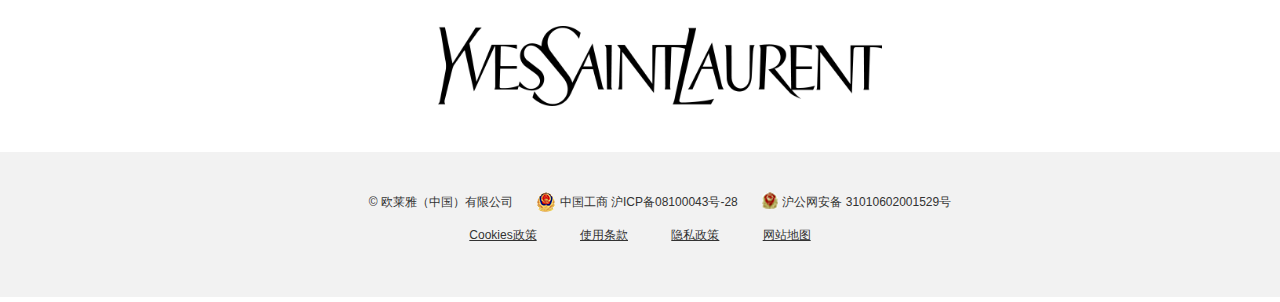
==== commit c358740d: "修改" ====
--- a/cosmetics.html
+++ b/cosmetics.html
@@ -75,14 +75,14 @@
                     <div class="mylips-show">
                         <div class="mylips-show-one">
                             <strong class="new-product">新品</strong>
-                            <img src="./img/口红.jpg" alt="">
+                            <img src="./img/index_1.jpg" alt="">
                             <h4>圣罗兰细管纯口红</h4>
                             <p>不羁16色 顷刻颠倒</p>
                             <a href="">了解详情</a>
                         </div>
                         <div class="mylips-show-two">
                             <strong class="new-product">新品</strong>
-                            <img src="./img/气垫展示.jpg" alt="">
+                            <img src="./img/index_2.jpg" alt="">
                             <h4>圣罗兰[银气垫]</h4>
                             <p>高度遮瑕 整日持妆</p>
                             <a href="">了解详情</a>
@@ -369,7 +369,7 @@
             <!-- 底部logo -->
             <div class="logo">
                 <div class="container">
-                    <img src="./img/logo@2x.png" alt="">
+                    <img src="./img/logo.png" alt="">
                 </div>
             </div>
             <!-- 底部 -->
@@ -377,9 +377,9 @@
                 <div class="container">
                     <div class="footer-top">
                         <span>© 欧莱雅（中国）有限公司</span>
-                        <img src="./img/中国工商.png" alt="">
+                        <img src="./img/fooder_1.png" alt="">
                         <a href="">中国工商 沪ICP备08100043号-28 </a>
-                        <img src="./img/沪公.png" alt="">
+                        <img src="./img/fooder_2.png" alt="">
                         <a href=""> 沪公网安备 31010602001529号</a>
                     </div>
                     <div class="footer-bottom">
